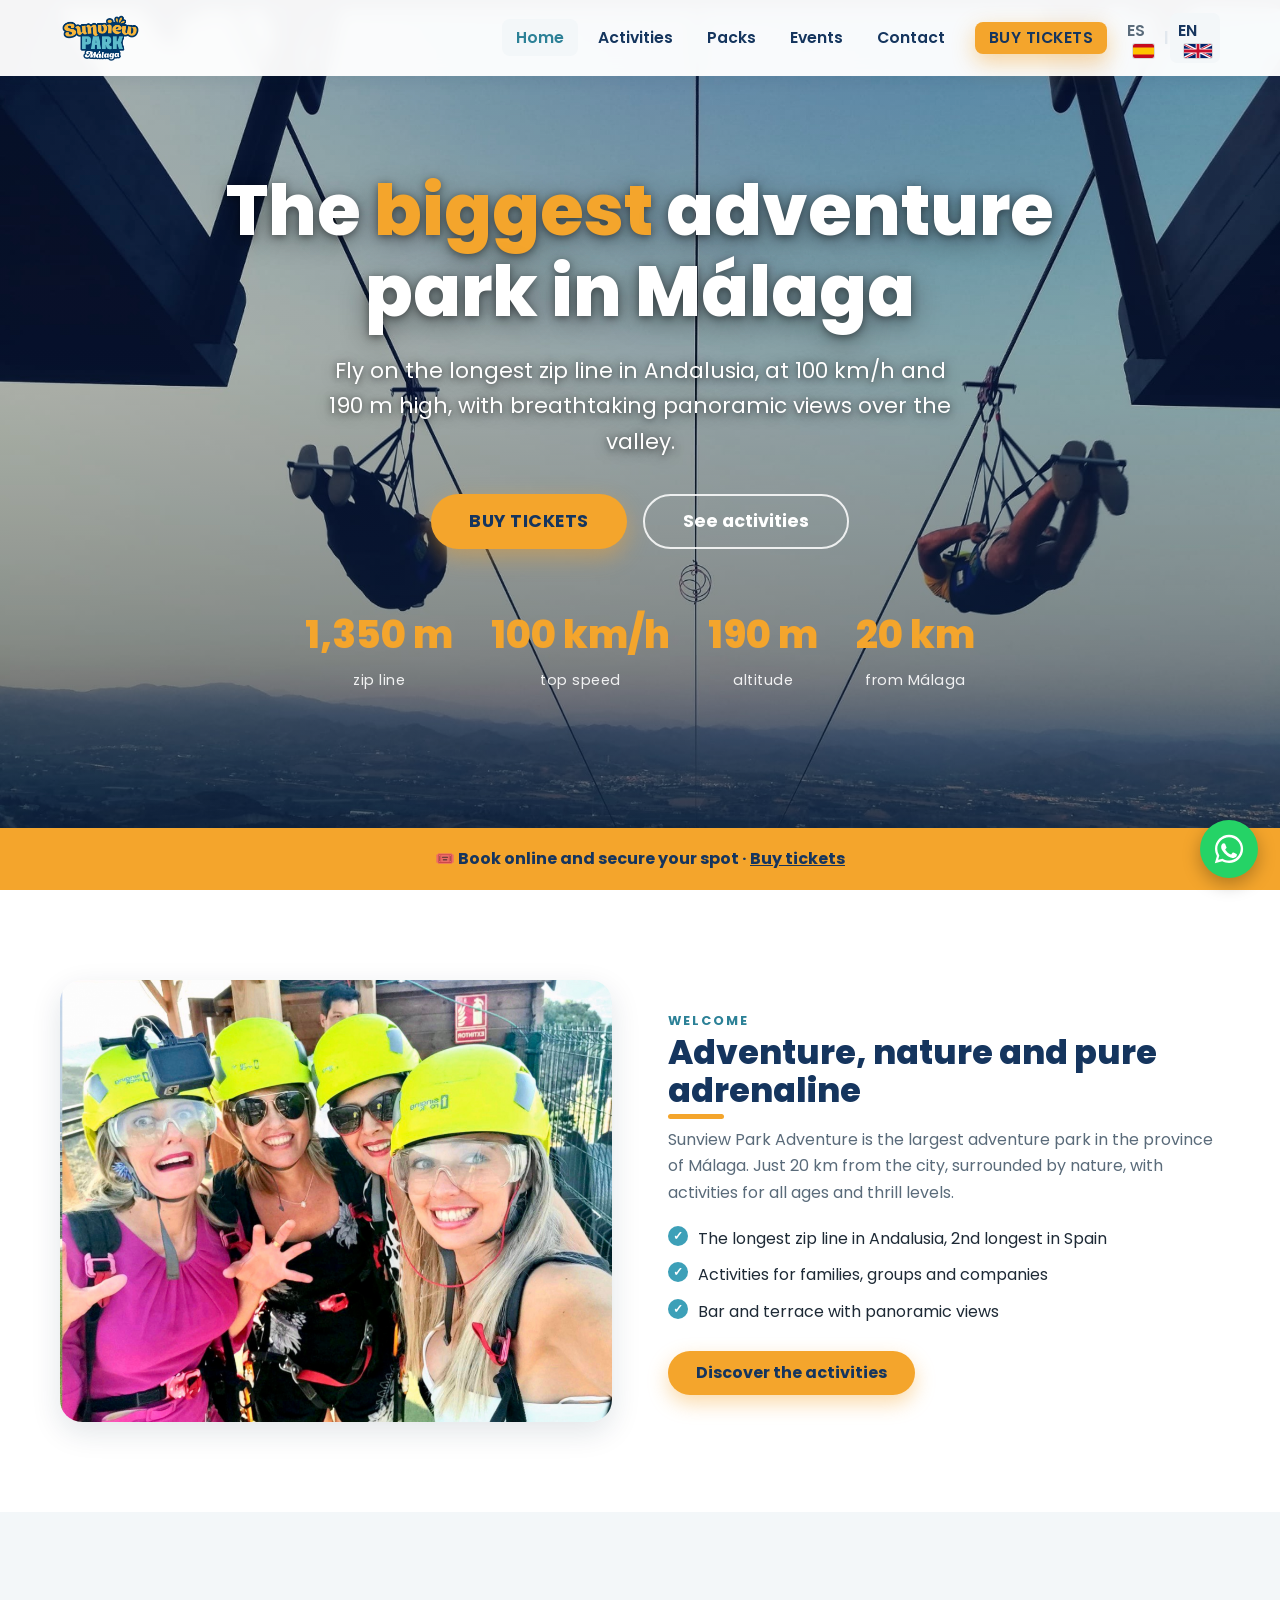
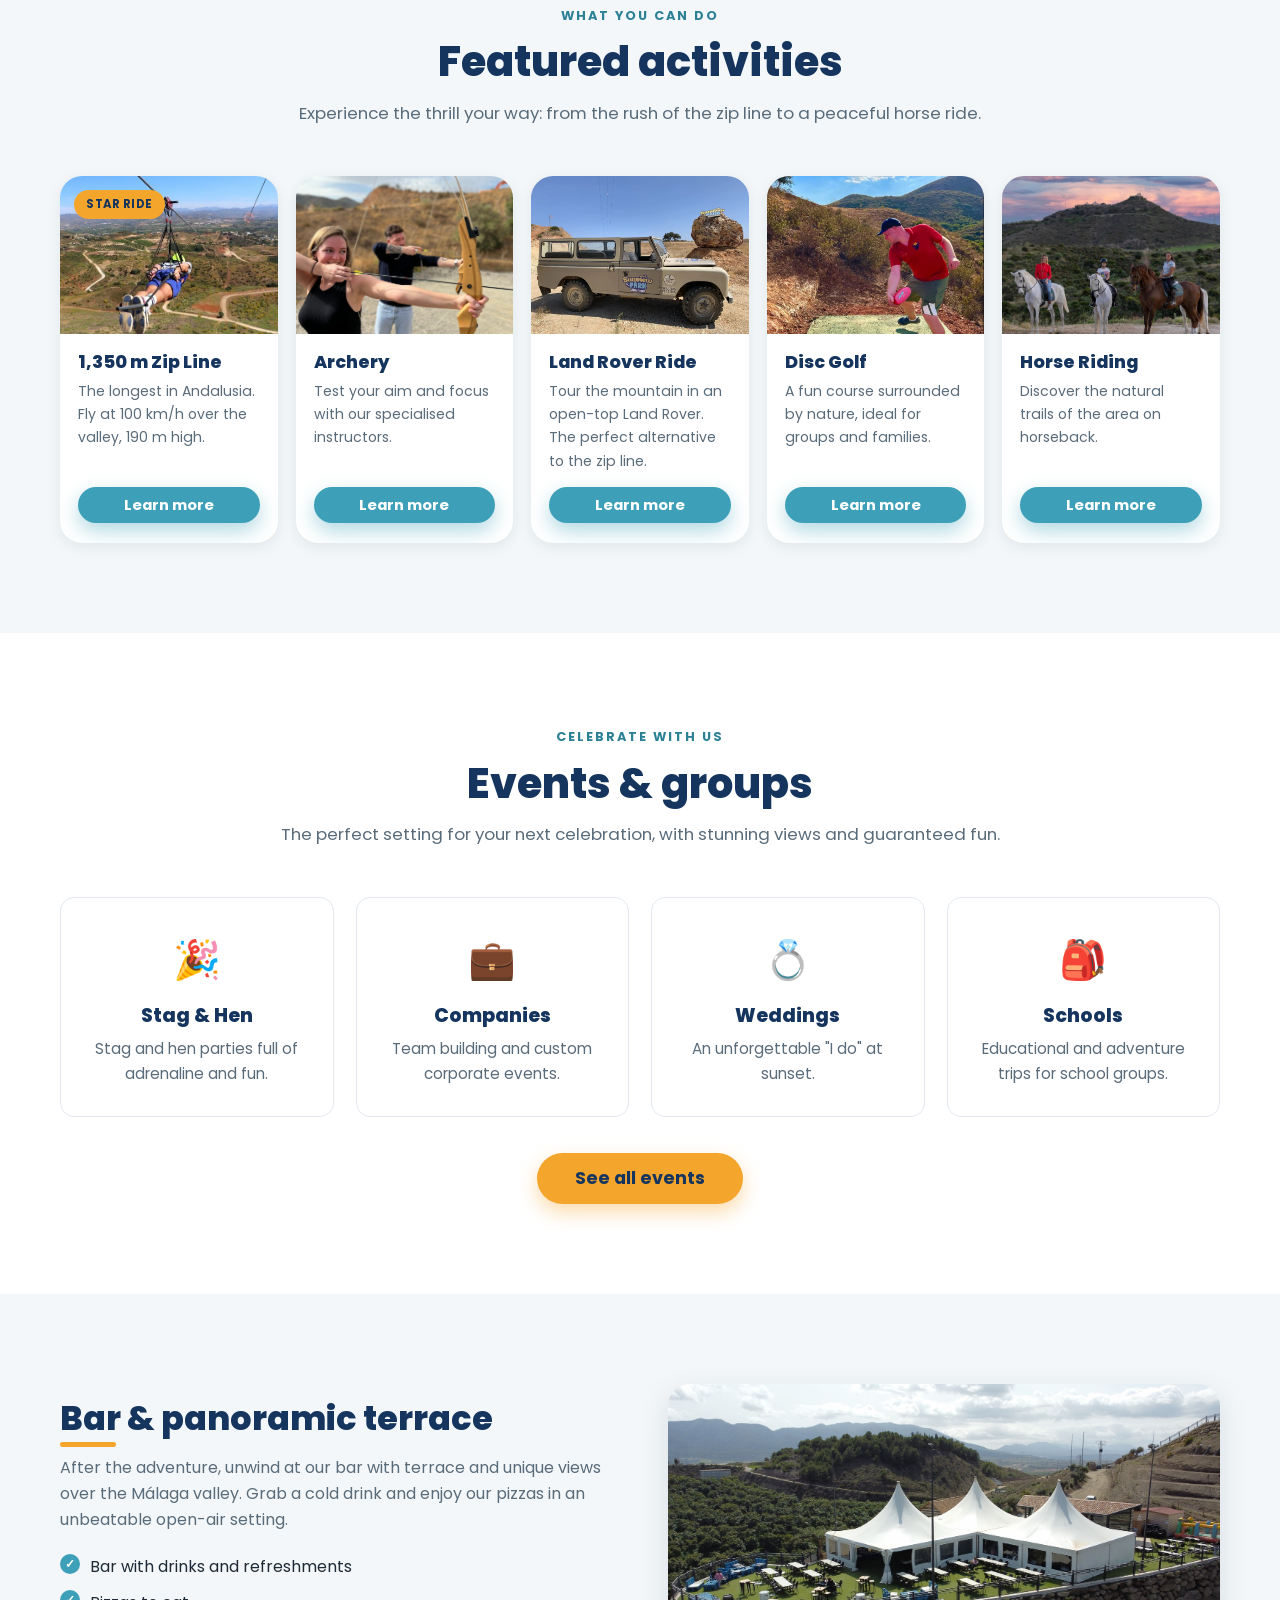
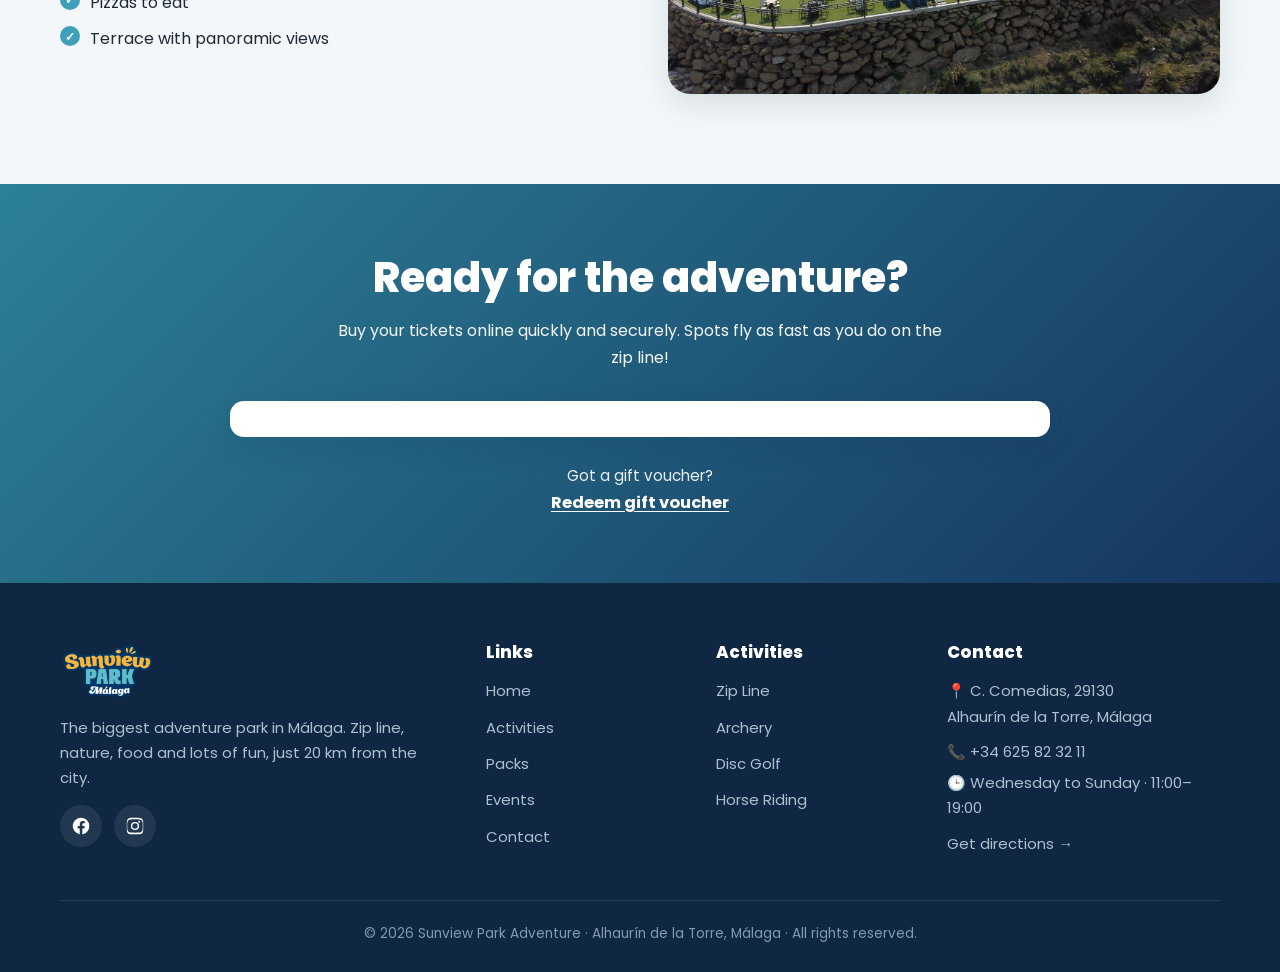
==== en/index.html @ 3ec39f4b "Idiomas: anade banderas (ES Espana / EN Reino Unido) junto a ES/EN en navbar (movil y web)" ====
<!DOCTYPE html>
<html lang="en">
<head>
  <meta charset="UTF-8">
  <meta name="viewport" content="width=device-width, initial-scale=1.0">
  <title>Sunview Park Adventure | The biggest adventure park in Málaga</title>
  <meta name="description" content="Sunview Park Adventure in Alhaurín de la Torre, Málaga. Ride the longest zip line in Andalusia (1,350 m), archery, disc golf, horse riding and events. Buy your tickets!">

  <link rel="preconnect" href="https://fonts.googleapis.com">
  <link rel="preconnect" href="https://fonts.gstatic.com" crossorigin>
  <link href="https://fonts.googleapis.com/css2?family=Poppins:wght@400;500;600;700;800&display=swap" rel="stylesheet">

  <link rel="icon" type="image/png" href="../images/logo.png">
  <link rel="stylesheet" href="../style.css">
</head>
<body>

  <!-- ============================ NAVBAR ============================ -->
  <header class="navbar">
    <nav class="navbar__inner" aria-label="Main navigation">
      <a href="index.html" class="navbar__logo" aria-label="Sunview Park - Home">
        <img src="../images/logo.png" alt="Sunview Park Adventure">
      </a>
      <ul class="navbar__links" id="nav-links">
        <li><a href="index.html" class="active">Home</a></li>
        <li><a href="activities.html">Activities</a></li>
        <li><a href="packs.html">Packs</a></li>
        <li><a href="events.html">Events</a></li>
        <li><a href="contact.html">Contact</a></li>
        <li class="navbar__cta">
          <a href="#tickets" class="btn btn--ticket">Buy tickets</a>
        </li>
        <li class="navbar__lang"><a href="../index.html">ES <img src="../images/flag-es.svg" alt="" class="flag"></a><span>|</span><a href="index.html" class="active">EN <img src="../images/flag-gb.svg" alt="" class="flag"></a></li>
      </ul>
      <button class="navbar__toggle" id="nav-toggle" aria-label="Open menu" aria-expanded="false" aria-controls="nav-links">
        <span></span><span></span><span></span>
      </button>
    </nav>
  </header>

  <!-- ============================= HERO ============================= -->
  <section class="hero hero--home">
    <div class="hero__content">
      <h1>The <span class="accent">biggest</span> adventure park in Málaga</h1>
      <p>Fly on the longest zip line in Andalusia, at 100 km/h and 190 m high, with breathtaking panoramic views over the valley.</p>
      <div class="hero__actions">
        <a href="#tickets" class="btn btn--ticket btn--lg">Buy tickets</a>
        <a href="activities.html" class="btn btn--outline btn--lg">See activities</a>
      </div>

      <div class="hero__stats">
        <div class="hero__stat"><strong>1,350 m</strong><span>zip line</span></div>
        <div class="hero__stat"><strong>100 km/h</strong><span>top speed</span></div>
        <div class="hero__stat"><strong>190 m</strong><span>altitude</span></div>
        <div class="hero__stat"><strong>20 km</strong><span>from Málaga</span></div>
      </div>
    </div>
  </section>

  <div class="ticket-strip">
    🎟️ Book online and secure your spot · <a href="#tickets">Buy tickets</a>
  </div>

  <!-- ====================== INTRO / WELCOME ===================== -->
  <section class="section">
    <div class="container">
      <div class="feature reveal">
        <div class="feature__media">
          <img src="../images/grupo-tirolina.png" alt="Friends enjoying the experience at Sunview Park">
        </div>
        <div class="feature__body">
          <span class="eyebrow" style="color:var(--color-teal-dark);font-weight:700;letter-spacing:2px;text-transform:uppercase;font-size:.8rem;">Welcome</span>
          <h3 class="underline-accent">Adventure, nature and pure adrenaline</h3>
          <p>Sunview Park Adventure is the largest adventure park in the province of Málaga. Just 20 km from the city, surrounded by nature, with activities for all ages and thrill levels.</p>
          <ul class="feature__list">
            <li>The longest zip line in Andalusia, 2nd longest in Spain</li>
            <li>Activities for families, groups and companies</li>
            <li>Bar and terrace with panoramic views</li>
          </ul>
          <a href="activities.html" class="btn btn--primary">Discover the activities</a>
        </div>
      </div>
    </div>
  </section>

  <!-- ==================== FEATURED ACTIVITIES =================== -->
  <section class="section section--alt" id="activities">
    <div class="container">
      <div class="section-head reveal">
        <span class="eyebrow">What you can do</span>
        <h2>Featured activities</h2>
        <p>Experience the thrill your way: from the rush of the zip line to a peaceful horse ride.</p>
      </div>

      <div class="cards cards--5">
        <article class="card reveal">
          <div class="card__media">
            <img src="../images/joven-tirolina-Alhaurin-Torre_1574253138_138567878_667x375.jpeg" alt="Person riding the zip line at Sunview Park">
            <span class="card__tag">Star ride</span>
          </div>
          <div class="card__body">
            <h3>1,350 m Zip Line</h3>
            <p>The longest in Andalusia. Fly at 100 km/h over the valley, 190 m high.</p>
            <a href="activities.html#zipline" class="btn btn--teal">Learn more</a>
          </div>
        </article>

        <article class="card reveal">
          <div class="card__media">
            <img src="../images/arco.png" alt="Archery at Sunview Park">
          </div>
          <div class="card__body">
            <h3>Archery</h3>
            <p>Test your aim and focus with our specialised instructors.</p>
            <a href="activities.html#archery" class="btn btn--teal">Learn more</a>
          </div>
        </article>

        <article class="card reveal">
          <div class="card__media">
            <img src="../images/landrover.webp" alt="Open-top Land Rover ride at Sunview Park">
          </div>
          <div class="card__body">
            <h3>Land Rover Ride</h3>
            <p>Tour the mountain in an open-top Land Rover. The perfect alternative to the zip line.</p>
            <a href="activities.html#landrover" class="btn btn--teal">Learn more</a>
          </div>
        </article>

        <article class="card reveal">
          <div class="card__media">
            <img src="../images/disc-golf.jpg" alt="Disc Golf at Sunview Park">
          </div>
          <div class="card__body">
            <h3>Disc Golf</h3>
            <p>A fun course surrounded by nature, ideal for groups and families.</p>
            <a href="activities.html#discgolf" class="btn btn--teal">Learn more</a>
          </div>
        </article>

        <article class="card reveal">
          <div class="card__media">
            <img src="../images/caballo.jpg" alt="Horse riding at Sunview Park">
          </div>
          <div class="card__body">
            <h3>Horse Riding</h3>
            <p>Discover the natural trails of the area on horseback.</p>
            <a href="activities.html#horse" class="btn btn--teal">Learn more</a>
          </div>
        </article>
      </div>
    </div>
  </section>

  <!-- ====================== QUICK EVENTS ======================= -->
  <section class="section">
    <div class="container">
      <div class="section-head reveal">
        <span class="eyebrow">Celebrate with us</span>
        <h2>Events & groups</h2>
        <p>The perfect setting for your next celebration, with stunning views and guaranteed fun.</p>
      </div>

      <div class="icon-cards">
        <div class="icon-card reveal"><span class="icon">🎉</span><h3>Stag & Hen</h3><p>Stag and hen parties full of adrenaline and fun.</p></div>
        <div class="icon-card reveal"><span class="icon">💼</span><h3>Companies</h3><p>Team building and custom corporate events.</p></div>
        <div class="icon-card reveal"><span class="icon">💍</span><h3>Weddings</h3><p>An unforgettable "I do" at sunset.</p></div>
        <div class="icon-card reveal"><span class="icon">🎒</span><h3>Schools</h3><p>Educational and adventure trips for school groups.</p></div>
      </div>

      <div class="text-center" style="margin-top:36px;">
        <a href="events.html" class="btn btn--primary btn--lg">See all events</a>
      </div>
    </div>
  </section>

  <!-- ===================== BAR / TERRACE =================== -->
  <section class="section section--alt">
    <div class="container">
      <div class="feature feature--reverse reveal">
        <div class="feature__media">
          <img src="../images/DJI_0424-scaled-1.jpg" alt="Bar with panoramic terrace and valley views at Sunview Park">
        </div>
        <div class="feature__body">
          <h3 class="underline-accent">Bar & panoramic terrace</h3>
          <p>After the adventure, unwind at our bar with terrace and unique views over the Málaga valley. Grab a cold drink and enjoy our pizzas in an unbeatable open-air setting.</p>
          <ul class="feature__list">
            <li>Bar with drinks and refreshments</li>
            <li>Pizzas to eat</li>
            <li>Terrace with panoramic views</li>
          </ul>
        </div>
      </div>
    </div>
  </section>

  <!-- ================== CTA BAND / TICKETS (Turitop) ============= -->
  <section class="cta-band" id="tickets">
    <div class="container">
      <h2>Ready for the adventure?</h2>
      <p>Buy your tickets online quickly and securely. Spots fly as fast as you do on the zip line!</p>

      <!-- Turitop ticket booking calendar · service P1 (Parque aventuras) -->
      <div class="turitop-box">
        <div class="load-turitop" data-service="P1" data-lang="en" data-embed="box"></div>
      </div>

      <!-- Redeem a gift voucher (Turitop) -->
      <div class="cta-band__gift">
        <span>Got a gift voucher?</span>
        <h1 id="redeemgv" class="load-turitop" style="text-align:center;" data-lang="en" data-embed="redeemgv" data-service=" " data-category=" " data-version=" " data-datepickeravailability=" " data-servicename=" ">Redeem gift voucher</h1>
      </div>
    </div>
  </section>

  <!-- ============================ FOOTER ============================ -->
  <footer class="footer">
    <div class="container">
      <div class="footer__grid">
        <div>
          <div class="footer__logo"><img src="../images/logo.png" alt="Sunview Park Adventure"></div>
          <p>The biggest adventure park in Málaga. Zip line, nature, food and lots of fun, just 20 km from the city.</p>
          <div class="footer__social">
            <a href="https://www.facebook.com/sunviewparkadventure" target="_blank" rel="noopener" aria-label="Facebook">
              <svg viewBox="0 0 24 24"><path d="M22 12a10 10 0 1 0-11.5 9.9v-7H8v-2.9h2.5V9.8c0-2.5 1.5-3.9 3.8-3.9 1.1 0 2.2.2 2.2.2v2.5h-1.3c-1.2 0-1.6.8-1.6 1.6v1.8h2.8l-.4 2.9h-2.4v7A10 10 0 0 0 22 12z"/></svg>
            </a>
            <a href="https://www.instagram.com/sunviewparkadventure" target="_blank" rel="noopener" aria-label="Instagram">
              <svg viewBox="0 0 24 24"><path d="M12 2.2c3.2 0 3.6 0 4.9.1 1.2.1 1.8.3 2.2.4.6.2 1 .4 1.4.9.5.4.7.8.9 1.4.1.4.3 1 .4 2.2.1 1.3.1 1.7.1 4.9s0 3.6-.1 4.9c-.1 1.2-.3 1.8-.4 2.2-.2.6-.4 1-.9 1.4-.4.5-.8.7-1.4.9-.4.1-1 .3-2.2.4-1.3.1-1.7.1-4.9.1s-3.6 0-4.9-.1c-1.2-.1-1.8-.3-2.2-.4-.6-.2-1-.4-1.4-.9-.5-.4-.7-.8-.9-1.4-.1-.4-.3-1-.4-2.2C2.2 15.6 2.2 15.2 2.2 12s0-3.6.1-4.9c.1-1.2.3-1.8.4-2.2.2-.6.4-1 .9-1.4.4-.5.8-.7 1.4-.9.4-.1 1-.3 2.2-.4C8.4 2.2 8.8 2.2 12 2.2zm0 1.8c-3.1 0-3.5 0-4.7.1-1.1.1-1.7.2-2.1.4-.5.2-.9.4-1.2.8-.4.3-.6.7-.8 1.2-.2.4-.3 1-.4 2.1C2.7 9.8 2.7 10.2 2.7 12s0 2.2.1 3.4c.1 1.1.2 1.7.4 2.1.2.5.4.9.8 1.2.3.4.7.6 1.2.8.4.2 1 .3 2.1.4 1.2.1 1.6.1 4.7.1s3.5 0 4.7-.1c1.1-.1 1.7-.2 2.1-.4.5-.2.9-.4 1.2-.8.4-.3.6-.7.8-1.2.2-.4.3-1 .4-2.1.1-1.2.1-1.6.1-3.4s0-2.2-.1-3.4c-.1-1.1-.2-1.7-.4-2.1-.2-.5-.4-.9-.8-1.2-.3-.4-.7-.6-1.2-.8-.4-.2-1-.3-2.1-.4-1.2-.1-1.6-.1-4.7-.1zm0 3.1a4.9 4.9 0 1 1 0 9.8 4.9 4.9 0 0 1 0-9.8zm0 8.1a3.2 3.2 0 1 0 0-6.4 3.2 3.2 0 0 0 0 6.4zm6.2-8.3a1.1 1.1 0 1 1-2.3 0 1.1 1.1 0 0 1 2.3 0z"/></svg>
            </a>
          </div>
        </div>
        <div>
          <h4>Links</h4>
          <ul class="footer__links">
            <li><a href="index.html">Home</a></li>
            <li><a href="activities.html">Activities</a></li>
            <li><a href="packs.html">Packs</a></li>
            <li><a href="events.html">Events</a></li>
            <li><a href="contact.html">Contact</a></li>
          </ul>
        </div>
        <div>
          <h4>Activities</h4>
          <ul class="footer__links">
            <li><a href="activities.html#zipline">Zip Line</a></li>
            <li><a href="activities.html#archery">Archery</a></li>
            <li><a href="activities.html#discgolf">Disc Golf</a></li>
            <li><a href="activities.html#horse">Horse Riding</a></li>
          </ul>
        </div>
        <div>
          <h4>Contact</h4>
          <p>📍 C. Comedias, 29130<br>Alhaurín de la Torre, Málaga</p>
          <p style="margin-top:10px;">📞 <a href="tel:+34625823211">+34 625 82 32 11</a></p>
          <p style="margin-top:6px;">🕒 Wednesday to Sunday · 11:00–19:00</p>
          <p style="margin-top:10px;"><a href="contact.html">Get directions →</a></p>
        </div>
      </div>
      <div class="footer__bottom">
        © <span data-year>2026</span> Sunview Park Adventure · Alhaurín de la Torre, Málaga · All rights reserved.
      </div>
    </div>
  </footer>

  <!-- Floating WhatsApp button (TEST number +34 637217294, replace with the real one) -->
  <a class="whatsapp-fab" href="https://wa.me/34637217294?text=Hi%2C%20I%27d%20like%20more%20information%20about%20Sunview%20Park" target="_blank" rel="noopener" aria-label="Message us on WhatsApp">
    <svg viewBox="0 0 24 24" aria-hidden="true" focusable="false"><path d="M12.04 2C6.58 2 2.13 6.45 2.13 11.91c0 1.75.46 3.45 1.32 4.95L2 22l5.25-1.38c1.45.79 3.08 1.21 4.79 1.21h.01c5.46 0 9.91-4.45 9.91-9.91 0-2.65-1.03-5.14-2.9-7.01A9.82 9.82 0 0012.04 2zm0 1.67c2.2 0 4.27.86 5.82 2.42a8.18 8.18 0 012.41 5.82c0 4.54-3.7 8.24-8.25 8.24-1.5 0-2.97-.4-4.25-1.16l-.3-.18-3.12.82.83-3.04-.2-.31a8.18 8.18 0 01-1.26-4.37c0-4.54 3.7-8.24 8.25-8.24zm-3.9 4.32c-.18 0-.48.07-.73.34-.25.27-.96.94-.96 2.29 0 1.35.98 2.65 1.12 2.84.14.18 1.93 2.95 4.68 4.13.65.28 1.16.45 1.56.58.65.21 1.25.18 1.72.11.52-.08 1.6-.65 1.83-1.28.23-.63.23-1.17.16-1.28-.07-.11-.25-.18-.53-.32-.27-.14-1.6-.79-1.85-.88-.25-.09-.43-.14-.61.14-.18.27-.7.88-.86 1.06-.16.18-.32.2-.59.07-.27-.14-1.13-.42-2.16-1.33-.8-.71-1.34-1.59-1.5-1.86-.16-.27-.02-.42.12-.55.12-.12.27-.32.41-.48.14-.16.18-.27.27-.45.09-.18.05-.34-.02-.48-.07-.14-.61-1.47-.83-2.01-.22-.53-.44-.46-.61-.47l-.52-.01z"/></svg>
  </a>

  <script src="../main.js"></script>

  <!-- Turitop: cargador del widget (codigo oficial, una sola vez en el footer) -->
  <script id="js-turitop" src="https://app.turitop.com/js/load-turitop.min.js" data-company="S1143" data-buttoncolor="green" data-afftag="ttafid"></script>
</body>
</html>
---- style.css ----
/* =====================================================================
   SUNVIEW PARK ADVENTURE — Hoja de estilos principal
   Alhaurín de la Torre, Málaga
   ---------------------------------------------------------------------
   ÍNDICE
   1. Variables CSS (:root)  ← cambia aquí los colores fácilmente
   2. Reset y base
   3. Utilidades y layout
   4. Botones
   5. Navbar (sticky)
   6. Hero
   7. Secciones genéricas
   8. Tarjetas de actividades / eventos / packs
   9. Bandas CTA y franjas destacadas
   10. Formulario de contacto
   11. Footer
   12. Responsive (mobile-first → ampliaciones)
   13. Animaciones (reveal on scroll)
   ===================================================================== */

/* ======================= 1. VARIABLES CSS ========================= */
:root {
  /* --- Paleta de marca (extraída del logo) --- */
  --color-gold:        #f4a52c;   /* Dorado "Sunview" — color principal */
  --color-gold-dark:   #e0891b;   /* Dorado oscuro (hover botones)      */
  --color-gold-light:  #ffc560;   /* Dorado claro (acentos)             */
  --color-teal:        #3da0b8;   /* Turquesa "PARK"                    */
  --color-teal-dark:   #2c8197;   /* Turquesa oscuro                    */
  --color-navy:        #15355e;   /* Azul marino (contorno del logo)    */
  --color-navy-deep:   #0f2742;   /* Azul marino profundo (footer)      */
  --color-purple:      #6b2d8e;   /* Acento púrpura (promos)            */

  /* --- Fondos y neutros --- */
  --color-bg:          #ffffff;
  --color-bg-alt:      #f3f7f9;   /* Fondo de secciones alternas        */
  --color-bg-dark:     #0f2742;
  --color-border:      #e2e8ee;

  /* --- Texto --- */
  --color-text:        #1e2a36;
  --color-text-soft:   #5a6b7a;
  --color-white:       #ffffff;

  /* --- Tipografía --- */
  --font-head: 'Poppins', 'Segoe UI', 'Trebuchet MS', sans-serif;
  --font-body: 'Poppins', 'Segoe UI', Arial, sans-serif;

  /* --- Métricas --- */
  --maxw: 1200px;
  --radius: 14px;
  --radius-lg: 22px;
  --shadow-sm: 0 4px 14px rgba(15, 39, 66, 0.08);
  --shadow-md: 0 10px 30px rgba(15, 39, 66, 0.12);
  --shadow-lg: 0 20px 50px rgba(15, 39, 66, 0.18);
  --nav-h: 76px;
  --transition: 0.28s ease;
}

/* ======================= 2. RESET Y BASE ========================= */
*,
*::before,
*::after { box-sizing: border-box; margin: 0; padding: 0; }

html {
  scroll-behavior: smooth;          /* Scroll suave entre secciones */
  scroll-padding-top: var(--nav-h); /* Compensa el navbar fijo      */
}

body {
  font-family: var(--font-body);
  color: var(--color-text);
  background: var(--color-bg);
  line-height: 1.65;
  -webkit-font-smoothing: antialiased;
  overflow-x: hidden;
}

img { max-width: 100%; display: block; }

a { color: inherit; text-decoration: none; }

h1, h2, h3, h4 {
  font-family: var(--font-head);
  font-weight: 800;
  line-height: 1.15;
  color: var(--color-navy);
}

ul { list-style: none; }

/* ===================== 3. UTILIDADES / LAYOUT ===================== */
.container {
  width: 100%;
  max-width: var(--maxw);
  margin: 0 auto;
  padding: 0 20px;
}

.section { padding: 72px 0; }
.section--alt { background: var(--color-bg-alt); }
.section--dark { background: var(--color-navy-deep); color: #d8e3ee; }
.section--dark h2,
.section--dark h3 { color: var(--color-white); }

.text-center { text-align: center; }

.section-head {
  max-width: 720px;
  margin: 0 auto 48px;
  text-align: center;
}
.section-head .eyebrow {
  display: inline-block;
  font-weight: 700;
  letter-spacing: 2px;
  text-transform: uppercase;
  font-size: 0.8rem;
  color: var(--color-teal-dark);
  margin-bottom: 12px;
}
.section-head h2 {
  font-size: clamp(1.8rem, 4vw, 2.6rem);
  margin-bottom: 14px;
}
.section-head p {
  color: var(--color-text-soft);
  font-size: 1.05rem;
}

/* Subrayado decorativo dorado */
.underline-accent {
  position: relative;
  display: inline-block;
}
.underline-accent::after {
  content: "";
  position: absolute;
  left: 0; bottom: -8px;
  width: 56px; height: 5px;
  background: var(--color-gold);
  border-radius: 4px;
}

/* ========================= 4. BOTONES ============================ */
.btn {
  display: inline-flex;
  align-items: center;
  justify-content: center;
  gap: 8px;
  font-family: var(--font-head);
  font-weight: 700;
  font-size: 1rem;
  padding: 14px 28px;
  border: none;
  border-radius: 50px;
  cursor: pointer;
  transition: transform var(--transition), box-shadow var(--transition), background var(--transition);
  text-align: center;
  line-height: 1;
}
.btn:hover { transform: translateY(-3px); }

.btn--primary {
  background: var(--color-gold);
  color: var(--color-navy);
  box-shadow: 0 8px 20px rgba(244, 165, 44, 0.4);
}
.btn--primary:hover { background: var(--color-gold-dark); color: #fff; }

.btn--ticket {
  background: var(--color-gold);
  color: var(--color-navy);
  box-shadow: 0 8px 22px rgba(244, 165, 44, 0.45);
  text-transform: uppercase;
  letter-spacing: 0.5px;
}
.btn--ticket:hover { background: var(--color-gold-dark); color: #fff; }

.btn--outline {
  background: transparent;
  color: var(--color-white);
  border: 2px solid rgba(255, 255, 255, 0.85);
}
.btn--outline:hover { background: rgba(255, 255, 255, 0.15); }

.btn--teal {
  background: var(--color-teal);
  color: #fff;
  box-shadow: 0 8px 20px rgba(61, 160, 184, 0.4);
}
.btn--teal:hover { background: var(--color-teal-dark); }

.btn--lg { padding: 17px 38px; font-size: 1.1rem; }

/* ========================== 5. NAVBAR =========================== */
.navbar {
  position: fixed;
  top: 0; left: 0;
  width: 100%;
  height: var(--nav-h);
  background: rgba(255, 255, 255, 0.96);
  backdrop-filter: blur(8px);
  box-shadow: var(--shadow-sm);
  z-index: 1000;
  transition: box-shadow var(--transition);
}
.navbar__inner {
  height: 100%;
  display: flex;
  align-items: center;
  justify-content: space-between;
  max-width: var(--maxw);
  margin: 0 auto;
  padding: 0 20px;
}
.navbar__logo img { height: 48px; width: auto; }

.navbar__links {
  display: flex;
  align-items: center;
  gap: 6px;
}
.navbar__links a {
  font-weight: 600;
  font-size: 0.98rem;
  color: var(--color-navy);
  padding: 8px 14px;
  border-radius: 8px;
  transition: color var(--transition), background var(--transition);
}
.navbar__links a:hover,
.navbar__links a.active { color: var(--color-teal-dark); background: var(--color-bg-alt); }

.navbar__cta { margin-left: 10px; }

/* Selector de idioma ES / EN */
.navbar__lang {
  display: flex;
  align-items: center;
  gap: 2px;
  margin-left: 6px;
  font-weight: 700;
  font-size: 0.85rem;
}
.navbar__lang a {
  padding: 5px 8px;
  border-radius: 7px;
  color: var(--color-text-soft);
}
.navbar__lang a.active { color: var(--color-navy); background: var(--color-bg-alt); }
.navbar__lang span { color: var(--color-border); }
.navbar__lang .flag {
  height: 14px;
  width: auto;
  margin-left: 6px;
  vertical-align: -2px;
  border-radius: 2px;
  box-shadow: 0 0 0 1px rgba(0,0,0,0.12);
}

/* Botón hamburguesa (móvil) */
.navbar__toggle {
  display: none;
  flex-direction: column;
  gap: 5px;
  background: none;
  border: none;
  cursor: pointer;
  padding: 8px;
}
.navbar__toggle span {
  width: 26px; height: 3px;
  background: var(--color-navy);
  border-radius: 3px;
  transition: var(--transition);
}
.navbar__toggle.is-open span:nth-child(1) { transform: translateY(8px) rotate(45deg); }
.navbar__toggle.is-open span:nth-child(2) { opacity: 0; }
.navbar__toggle.is-open span:nth-child(3) { transform: translateY(-8px) rotate(-45deg); }

/* =========================== 6. HERO =========================== */
.hero {
  position: relative;
  min-height: 92vh;
  display: flex;
  align-items: center;
  justify-content: center;
  text-align: center;
  color: var(--color-white);
  padding: calc(var(--nav-h) + 40px) 20px 80px;
  background-size: cover;
  background-position: center;
  background-repeat: no-repeat;
}
.hero::before {
  content: "";
  position: absolute;
  inset: 0;
  /* Capa de contraste para el texto (más ligera = se ve más la foto) */
  background: linear-gradient(180deg, rgba(15, 39, 66, 0.40) 0%, rgba(15, 39, 66, 0.62) 100%);
}
/* Variante hero interior (más baja) */
.hero--inner { min-height: 62vh; }

/* Hero de inicio: foto más protagonista y mejor encuadre de la tirolina.
   Velo aún más ligero y degradado solo al pie (donde van datos y botones). */
.hero--home {
  /* Ruta relativa a este CSS (raíz), válida también para las páginas de /en/ */
  background-image: url('images/tirolina-atardecer.jpg');
  background-position: center 72%;
}
.hero--home::before {
  background: linear-gradient(180deg,
    rgba(15, 39, 66, 0.22) 0%,
    rgba(15, 39, 66, 0.26) 42%,
    rgba(15, 39, 66, 0.58) 100%);
}

/* Banner de Actividades: foto nítida (sin velo nublado) y tirolina centrada */
.hero--activities { background-position: center 35%; }
.hero--activities::before {
  background: linear-gradient(180deg, rgba(15, 39, 66, 0.15) 0%, rgba(15, 39, 66, 0.42) 100%);
}
.hero--activities .hero__content h1,
.hero--activities .hero__content p {
  text-shadow: 0 2px 14px rgba(0, 0, 0, 0.45);
}
/* En móvil: acercar y recortar para que se vean bien los 2 de la tirolina */
@media (max-width: 600px) {
  .hero--activities {
    background-size: auto 150%;
    background-position: 35% 20%;
  }
}

.hero__content {
  position: relative;
  z-index: 2;
  max-width: 880px;
}
.hero__eyebrow {
  display: inline-block;
  background: var(--color-gold);
  color: var(--color-navy);
  font-weight: 700;
  letter-spacing: 1px;
  text-transform: uppercase;
  font-size: 0.78rem;
  padding: 7px 18px;
  border-radius: 50px;
  margin-bottom: 22px;
}
.hero__content h1 {
  color: var(--color-white);
  font-size: clamp(2.2rem, 6vw, 4.4rem);
  text-shadow: 0 2px 8px rgba(0, 0, 0, 0.45), 0 6px 28px rgba(0, 0, 0, 0.4);
  margin-bottom: 20px;
}
.hero__content h1 .accent { color: var(--color-gold); }
.hero__content p {
  font-size: clamp(1.05rem, 2.4vw, 1.35rem);
  max-width: 640px;
  margin: 0 auto 34px;
  text-shadow: 0 1px 6px rgba(0, 0, 0, 0.5), 0 2px 16px rgba(0, 0, 0, 0.4);
}
.hero__actions {
  display: flex;
  gap: 16px;
  justify-content: center;
  flex-wrap: wrap;
}

/* Datos destacados bajo el hero */
.hero__stats {
  position: relative;
  z-index: 2;
  display: flex;
  flex-wrap: wrap;
  justify-content: center;
  gap: 38px;
  margin-top: 54px;
}
.hero__stat strong {
  display: block;
  font-family: var(--font-head);
  font-size: clamp(1.6rem, 4vw, 2.4rem);
  font-weight: 800;
  color: var(--color-gold);
}
.hero__stat span {
  font-size: 0.9rem;
  letter-spacing: 0.5px;
  opacity: 0.9;
}

/* ===================== 7. SECCIONES GENÉRICAS ==================== */
.lead {
  font-size: 1.1rem;
  color: var(--color-text-soft);
  max-width: 760px;
}

/* Bloque imagen + texto alternable */
.feature {
  display: grid;
  grid-template-columns: 1fr;
  gap: 36px;
  align-items: center;
}
.feature__media img {
  width: 100%;
  height: 100%;
  max-height: 460px;
  object-fit: cover;
  border-radius: var(--radius-lg);
  box-shadow: var(--shadow-md);
}
.feature__body h3 {
  font-size: clamp(1.5rem, 3.5vw, 2.1rem);
  margin-bottom: 16px;
}
.feature__body p { color: var(--color-text-soft); margin-bottom: 16px; }
.feature__list { display: grid; gap: 10px; margin: 20px 0 26px; }
.feature__list li {
  position: relative;
  padding-left: 30px;
  color: var(--color-text);
}
.feature__list li::before {
  content: "✓";
  position: absolute;
  left: 0; top: 0;
  width: 20px; height: 20px;
  background: var(--color-teal);
  color: #fff;
  font-size: 0.75rem;
  font-weight: 700;
  display: flex;
  align-items: center;
  justify-content: center;
  border-radius: 50%;
}

/* ================ 8. TARJETAS (actividades / grid) =============== */
.cards {
  display: grid;
  grid-template-columns: 1fr;
  gap: 28px;
}
.card {
  background: var(--color-white);
  border-radius: var(--radius-lg);
  overflow: hidden;
  box-shadow: var(--shadow-sm);
  transition: transform var(--transition), box-shadow var(--transition);
  display: flex;
  flex-direction: column;
}
.card:hover { transform: translateY(-8px); box-shadow: var(--shadow-lg); }

.card__media {
  position: relative;
  height: 210px;
  background: linear-gradient(135deg, var(--color-teal) 0%, var(--color-navy) 100%);
  overflow: hidden;
}
.card__media img {
  width: 100%; height: 100%;
  object-fit: cover;
  transition: transform 0.5s ease;
}
.card:hover .card__media img { transform: scale(1.07); }

/* Placeholder visual cuando no hay foto */
.card__media--placeholder {
  display: flex;
  align-items: center;
  justify-content: center;
  color: rgba(255, 255, 255, 0.9);
  text-align: center;
  font-family: var(--font-head);
  font-weight: 700;
  letter-spacing: 1px;
  padding: 16px;
}
.card__media--placeholder .ph-icon { font-size: 2.6rem; margin-bottom: 6px; }

.card__tag {
  position: absolute;
  top: 14px; left: 14px;
  background: var(--color-gold);
  color: var(--color-navy);
  font-size: 0.72rem;
  font-weight: 700;
  text-transform: uppercase;
  letter-spacing: 0.5px;
  padding: 5px 12px;
  border-radius: 50px;
}
.card__body { padding: 24px; flex: 1; display: flex; flex-direction: column; }
.card__body h3 { font-size: 1.3rem; margin-bottom: 10px; }
.card__body p { color: var(--color-text-soft); font-size: 0.96rem; margin-bottom: 16px; flex: 1; }

.card__features {
  display: flex;
  flex-wrap: wrap;
  gap: 8px;
  margin-bottom: 18px;
}
.card__features span {
  background: var(--color-bg-alt);
  color: var(--color-navy);
  font-size: 0.78rem;
  font-weight: 600;
  padding: 5px 12px;
  border-radius: 50px;
}

/* Precio de packs */
.card__price {
  font-family: var(--font-head);
  font-weight: 800;
  font-size: 1.9rem;
  color: var(--color-gold-dark);
  line-height: 1;
  margin: 4px 0 12px;
}
.card__price small { font-size: 0.9rem; font-weight: 600; color: var(--color-text-soft); }

/* Encabezado de grupo de packs */
.pack-group-title {
  grid-column: 1 / -1;
  font-family: var(--font-head);
  font-size: 1.35rem;
  color: var(--color-navy);
  margin: 14px 0 -8px;
  padding-left: 4px;
  border-left: 5px solid var(--color-gold);
  padding-top: 2px; padding-bottom: 2px;
}

/* Mini-tarjetas con icono (servicios rápidos) */
.icon-cards {
  display: grid;
  grid-template-columns: 1fr;
  gap: 22px;
}
.icon-card {
  background: var(--color-white);
  border: 1px solid var(--color-border);
  border-radius: var(--radius);
  padding: 30px 26px;
  text-align: center;
  transition: transform var(--transition), box-shadow var(--transition);
}
.icon-card:hover { transform: translateY(-6px); box-shadow: var(--shadow-md); }
.icon-card .icon {
  font-size: 2.4rem;
  margin-bottom: 14px;
  display: block;
}
.icon-card h3 { font-size: 1.2rem; margin-bottom: 8px; }
.icon-card p { color: var(--color-text-soft); font-size: 0.95rem; }

/* =============== 9. BANDAS CTA / FRANJAS DESTACADAS ============== */
.cta-band {
  position: relative;
  background: linear-gradient(135deg, var(--color-teal-dark) 0%, var(--color-navy) 100%);
  color: var(--color-white);
  text-align: center;
  padding: 70px 20px;
}
.cta-band h2 {
  color: #fff;
  font-size: clamp(1.7rem, 4vw, 2.6rem);
  margin-bottom: 16px;
}
.cta-band p { max-width: 620px; margin: 0 auto 30px; opacity: 0.95; }

/* Franja de venta de entradas (Turitop) */
.ticket-strip {
  background: var(--color-gold);
  color: var(--color-navy);
  text-align: center;
  padding: 18px 20px;
  font-family: var(--font-head);
  font-weight: 700;
}
.ticket-strip a { text-decoration: underline; }

/* Caja del widget de venta de entradas (Turitop) */
.turitop-box {
  background: var(--color-white);
  border-radius: var(--radius);
  padding: 18px;
  max-width: 820px;
  margin: 0 auto;
  box-shadow: var(--shadow-md);
}

/* Página de reservas de Turitop incrustada */
.turitop-iframe {
  width: 100%;
  min-height: 720px;
  border: 0;
  display: block;
  border-radius: calc(var(--radius) - 4px);
  background: #fff;
}

/* Canjear bono regalo (Turitop) */
.cta-band__gift {
  margin-top: 26px;
  display: flex;
  flex-direction: column;
  align-items: center;
  gap: 6px;
}
.cta-band__gift > span {
  font-size: 0.95rem;
  color: #fff;
  opacity: 0.9;
}
#redeemgv {
  display: inline-block;
  margin: 0;
  font-family: var(--font-head);
  font-size: 1.02rem;
  font-weight: 700;
  color: #fff;
  text-decoration: underline;
  text-underline-offset: 3px;
  cursor: pointer;
  transition: opacity 0.2s ease;
}
#redeemgv:hover { opacity: 0.8; }

/* Botones de acción del bloque de entradas */
.cta-band__actions {
  display: flex;
  gap: 14px;
  justify-content: center;
  flex-wrap: wrap;
  margin-top: 8px;
}

/* Packs combinados: tarjetas-promo todas del mismo tamaño, centradas */
.cards--promos {
  display: flex;
  flex-wrap: wrap;
  justify-content: center;
  gap: 26px;
  max-width: 900px;
  margin: 0 auto;
}
.pack-promo {
  flex: 0 1 268px;
  text-align: center;
}
.pack-promo img {
  width: 100%;
  height: auto;
  display: block;
  border-radius: var(--radius);
  box-shadow: var(--shadow-md);
}
.pack-promo .btn { margin-top: 14px; }
@media (max-width: 600px) {
  .pack-promo { flex-basis: 300px; }
}

/* === Botón flotante de WhatsApp (número de PRUEBA, cambiar por el real) === */
.whatsapp-fab {
  position: fixed;
  right: 22px;
  bottom: 22px;
  z-index: 950;
  width: 58px;
  height: 58px;
  border-radius: 50%;
  background: #25d366;
  display: flex;
  align-items: center;
  justify-content: center;
  box-shadow: 0 6px 18px rgba(0, 0, 0, 0.28);
  transition: transform 0.2s ease, box-shadow 0.2s ease;
}
.whatsapp-fab svg { width: 34px; height: 34px; fill: #fff; }
.whatsapp-fab:hover { transform: scale(1.08); box-shadow: 0 10px 24px rgba(0, 0, 0, 0.34); }
.whatsapp-fab::after {
  content: "";
  position: absolute;
  inset: 0;
  border-radius: 50%;
  animation: wa-pulse 2.4s ease-out infinite;
}
@keyframes wa-pulse {
  0%   { box-shadow: 0 0 0 0 rgba(37, 211, 102, 0.5); }
  70%  { box-shadow: 0 0 0 16px rgba(37, 211, 102, 0); }
  100% { box-shadow: 0 0 0 0 rgba(37, 211, 102, 0); }
}
@media (max-width: 600px) {
  .whatsapp-fab { width: 52px; height: 52px; right: 16px; bottom: 16px; }
  .whatsapp-fab svg { width: 30px; height: 30px; }
}
@media (prefers-reduced-motion: reduce) {
  .whatsapp-fab::after { animation: none; }
}

/* ==================== 10. FORMULARIO CONTACTO ==================== */
.contact-grid {
  display: grid;
  grid-template-columns: 1fr;
  gap: 40px;
}
.contact-info li {
  display: flex;
  gap: 14px;
  align-items: flex-start;
  margin-bottom: 22px;
}
.contact-info .ci-icon {
  flex: 0 0 44px;
  width: 44px; height: 44px;
  background: var(--color-bg-alt);
  border-radius: 12px;
  display: flex;
  align-items: center;
  justify-content: center;
  font-size: 1.3rem;
}
.contact-info h4 { font-size: 1rem; margin-bottom: 2px; }
.contact-info p, .contact-info a { color: var(--color-text-soft); font-size: 0.96rem; }
.contact-info a:hover { color: var(--color-teal-dark); }

.form {
  background: var(--color-white);
  border-radius: var(--radius-lg);
  box-shadow: var(--shadow-md);
  padding: 32px;
}
.form__row { display: grid; gap: 18px; margin-bottom: 18px; }
.form label {
  display: block;
  font-weight: 600;
  font-size: 0.9rem;
  margin-bottom: 7px;
  color: var(--color-navy);
}
.form input,
.form select,
.form textarea {
  width: 100%;
  padding: 13px 15px;
  border: 1px solid var(--color-border);
  border-radius: 10px;
  font-family: var(--font-body);
  font-size: 0.98rem;
  background: var(--color-bg-alt);
  transition: border var(--transition), box-shadow var(--transition);
}
.form input:focus,
.form select:focus,
.form textarea:focus {
  outline: none;
  border-color: var(--color-teal);
  box-shadow: 0 0 0 3px rgba(61, 160, 184, 0.18);
  background: #fff;
}
.form textarea { resize: vertical; min-height: 130px; }
.form__note { font-size: 0.85rem; color: var(--color-text-soft); margin-top: 14px; }

.form-feedback {
  display: none;
  margin-top: 18px;
  padding: 14px 18px;
  border-radius: 10px;
  background: #e7f6ea;
  color: #1d6b34;
  font-weight: 600;
}
.form-feedback.is-visible { display: block; }

/* Mapa */
.map-embed {
  width: 100%;
  border: 0;
  border-radius: var(--radius-lg);
  box-shadow: var(--shadow-md);
  min-height: 360px;
}

/* ========================== 11. FOOTER ========================== */
.footer {
  background: var(--color-navy-deep);
  color: #aebfd0;
  padding: 60px 0 26px;
}
.footer__grid {
  display: grid;
  grid-template-columns: 1fr;
  gap: 36px;
  margin-bottom: 40px;
}
.footer__logo img { height: 56px; margin-bottom: 16px; }
.footer h4 {
  color: #fff;
  font-size: 1.05rem;
  margin-bottom: 16px;
}
.footer p { font-size: 0.93rem; line-height: 1.7; }
.footer__links li { margin-bottom: 10px; }
.footer__links a { font-size: 0.93rem; transition: color var(--transition); }
.footer__links a:hover { color: var(--color-gold); }

.footer__social { display: flex; gap: 12px; margin-top: 14px; }
.footer__social a {
  width: 42px; height: 42px;
  display: flex;
  align-items: center;
  justify-content: center;
  background: rgba(255, 255, 255, 0.08);
  border-radius: 50%;
  transition: background var(--transition), transform var(--transition);
}
.footer__social a:hover { background: var(--color-gold); transform: translateY(-3px); }
.footer__social svg { width: 20px; height: 20px; fill: #fff; }

.footer__bottom {
  border-top: 1px solid rgba(255, 255, 255, 0.1);
  padding-top: 22px;
  text-align: center;
  font-size: 0.85rem;
  color: #8499ad;
}

/* ====================== 12. RESPONSIVE ========================= */
@media (min-width: 640px) {
  .cards { grid-template-columns: repeat(2, 1fr); }
  .icon-cards { grid-template-columns: repeat(2, 1fr); }
  .form__row--2 { grid-template-columns: repeat(2, 1fr); }
}

@media (min-width: 900px) {
  .section { padding: 90px 0; }
  .cards { grid-template-columns: repeat(3, 1fr); }
  .icon-cards { grid-template-columns: repeat(4, 1fr); }
  .feature { grid-template-columns: 1fr 1fr; gap: 56px; }
  .feature--reverse .feature__media { order: 2; }
  .contact-grid { grid-template-columns: 1fr 1.2fr; }
  .footer__grid { grid-template-columns: 2fr 1fr 1fr 1.4fr; }
}

@media (min-width: 1100px) {
  .cards--4 { grid-template-columns: repeat(4, 1fr); }
}

/* Rejilla de 5 tarjetas en una sola fila (actividades destacadas en inicio).
   Se compactan ligeramente para que entren todas juntas en escritorio. */
@media (min-width: 1024px) {
  .cards--5 { grid-template-columns: repeat(5, 1fr); gap: 18px; }
  .cards--5 .card__media { height: 158px; }
  .cards--5 .card__body { padding: 18px 18px 20px; }
  .cards--5 .card__body h3 { font-size: 1.1rem; margin-bottom: 8px; }
  .cards--5 .card__body p { font-size: 0.88rem; margin-bottom: 14px; }
  .cards--5 .btn { padding: 11px 18px; font-size: 0.92rem; }
}

/* --- Menú móvil --- */
@media (max-width: 880px) {
  .navbar__toggle { display: flex; }
  .navbar__links {
    position: fixed;
    top: var(--nav-h);
    left: 0;
    width: 100%;
    flex-direction: column;
    align-items: stretch;
    gap: 0;
    background: #fff;
    box-shadow: var(--shadow-md);
    padding: 12px 16px 22px;
    transform: translateY(-130%);
    transition: transform 0.35s ease;
    z-index: 999;
    max-height: calc(100vh - var(--nav-h));
    overflow-y: auto;
  }
  .navbar__links.is-open { transform: translateY(0); }
  .navbar__links a { display: block; padding: 14px 12px; border-radius: 10px; }
  .navbar__cta { margin: 10px 0 0; }
  .navbar__cta .btn { width: 100%; }
  /* Selector de idioma centrado y separado dentro del menú móvil */
  .navbar__lang {
    justify-content: center;
    margin: 14px 0 0;
    padding-top: 16px;
    border-top: 1px solid var(--color-border);
    font-size: 1rem;
  }
  .navbar__lang a { padding: 8px 16px; }
}

/* --- Ajustes para móviles pequeños (≤600px) --- */
@media (max-width: 600px) {
  /* Sangrados más ajustados */
  .section { padding: 56px 0; }
  .section-head { margin-bottom: 36px; }
  .cta-band { padding: 56px 18px; }
  .form { padding: 22px; }
  .turitop-box { padding: 14px; }
  .turitop-iframe { min-height: 640px; }

  /* Hero: botones a ancho completo y datos en rejilla 2×2 compacta */
  .hero { padding-left: 18px; padding-right: 18px; }
  .hero__actions { flex-direction: column; align-items: stretch; width: 100%; }
  .hero__actions .btn { width: 100%; }
  .hero__stats { gap: 22px 26px; margin-top: 38px; }
  .hero__stat { flex: 0 0 40%; }

  /* Botones grandes un poco más contenidos */
  .btn--lg { padding: 15px 26px; font-size: 1.05rem; }

  /* En móvil usamos un recorte vertical centrado en la persona + el valle */
  .hero--home {
    background-image: url('images/hero-movil.jpg');
    background-position: center center;
  }

  /* Evita títulos demasiado grandes pegados a los bordes */
  .section-head h2 { font-size: clamp(1.6rem, 7vw, 2.1rem); }
}

/* ================= 13. ANIMACIONES (reveal) ==================== */
.reveal {
  opacity: 0;
  transform: translateY(30px);
  transition: opacity 0.7s ease, transform 0.7s ease;
}
.reveal.is-visible {
  opacity: 1;
  transform: translateY(0);
}

@media (prefers-reduced-motion: reduce) {
  html { scroll-behavior: auto; }
  .reveal { opacity: 1; transform: none; transition: none; }
}
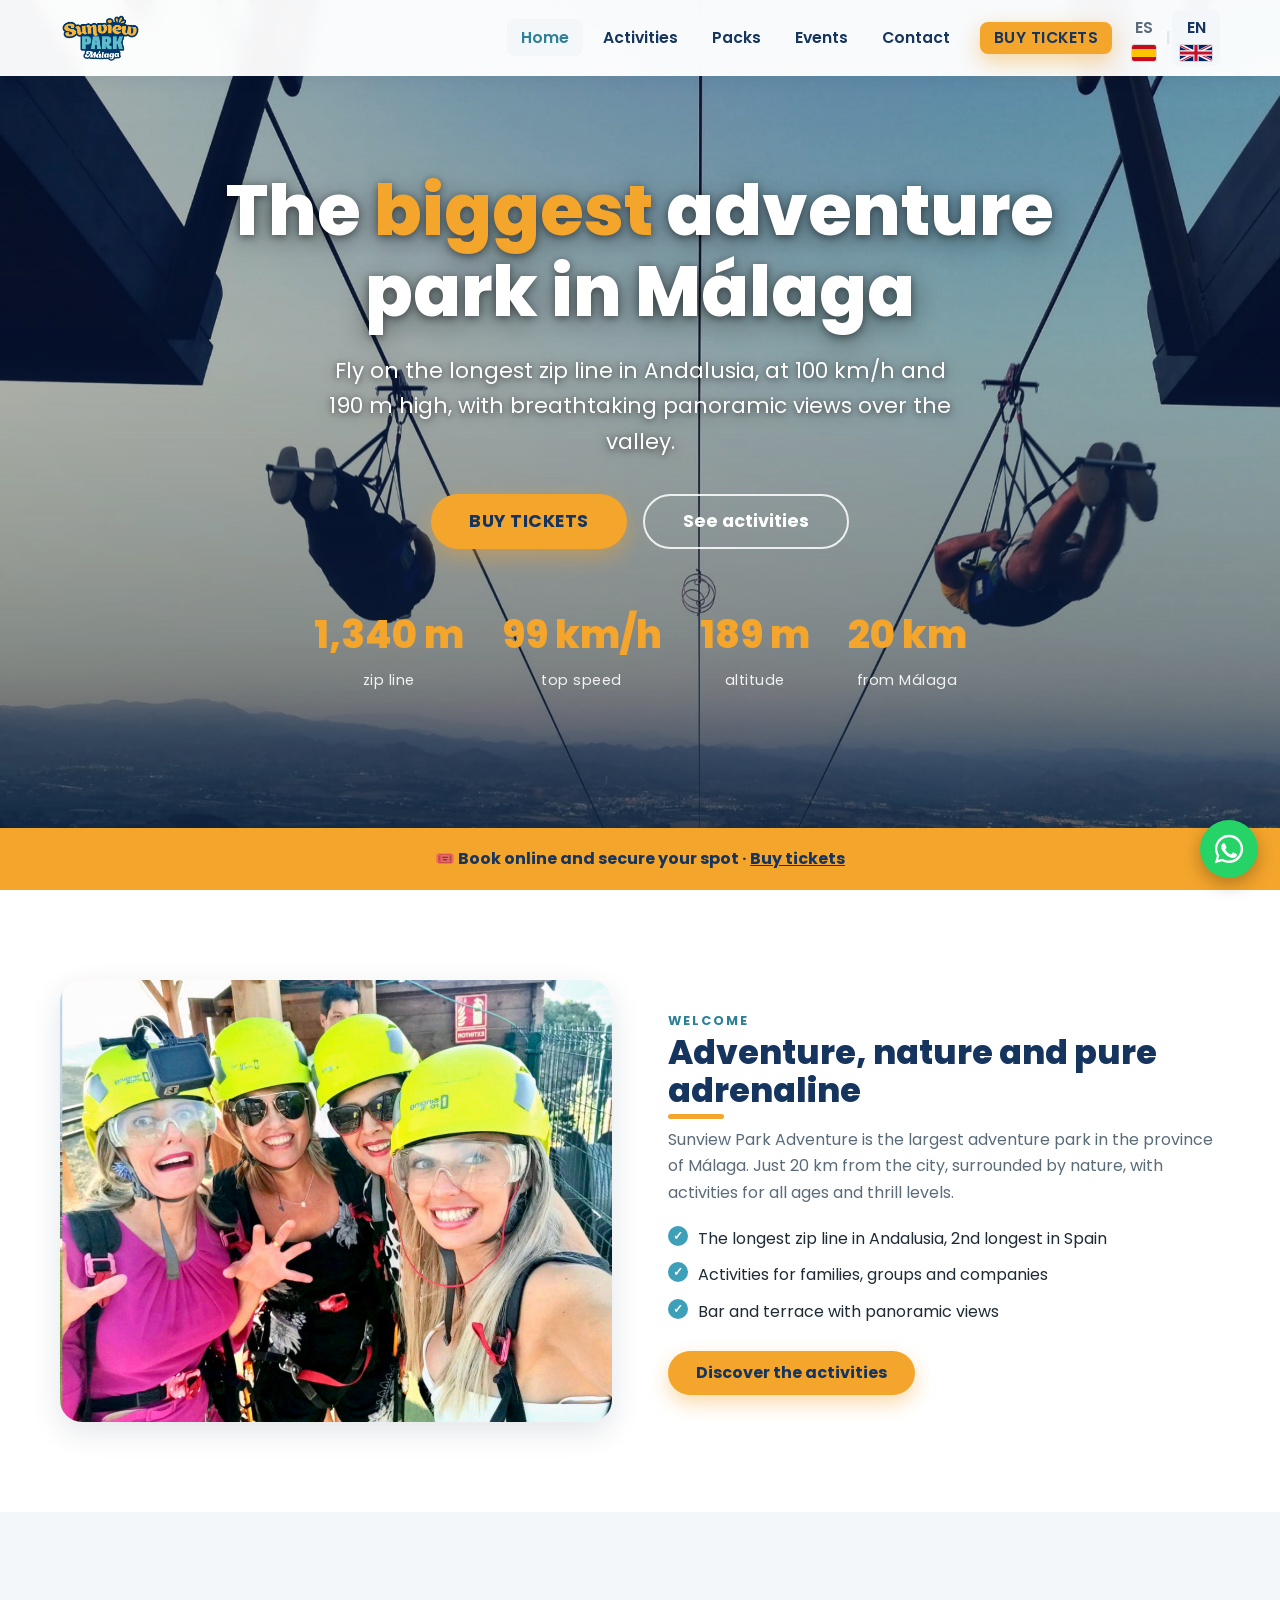
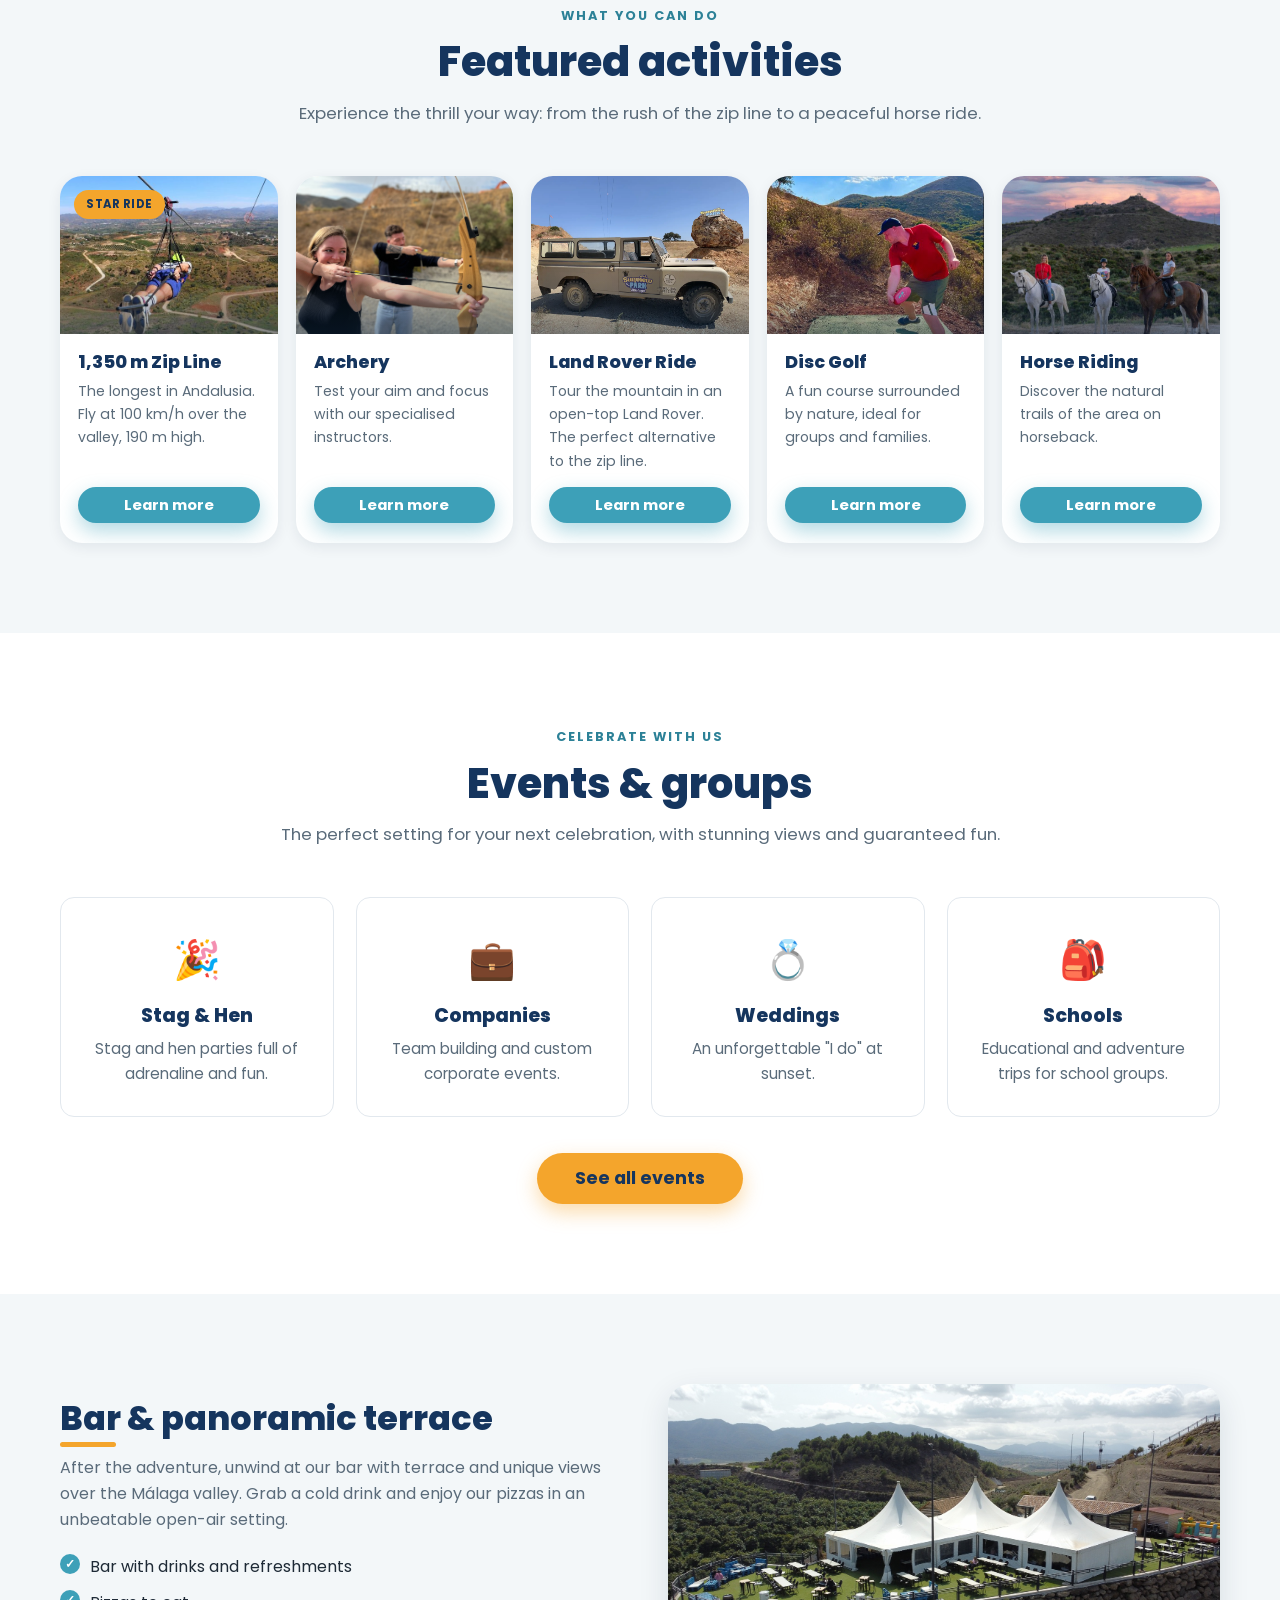
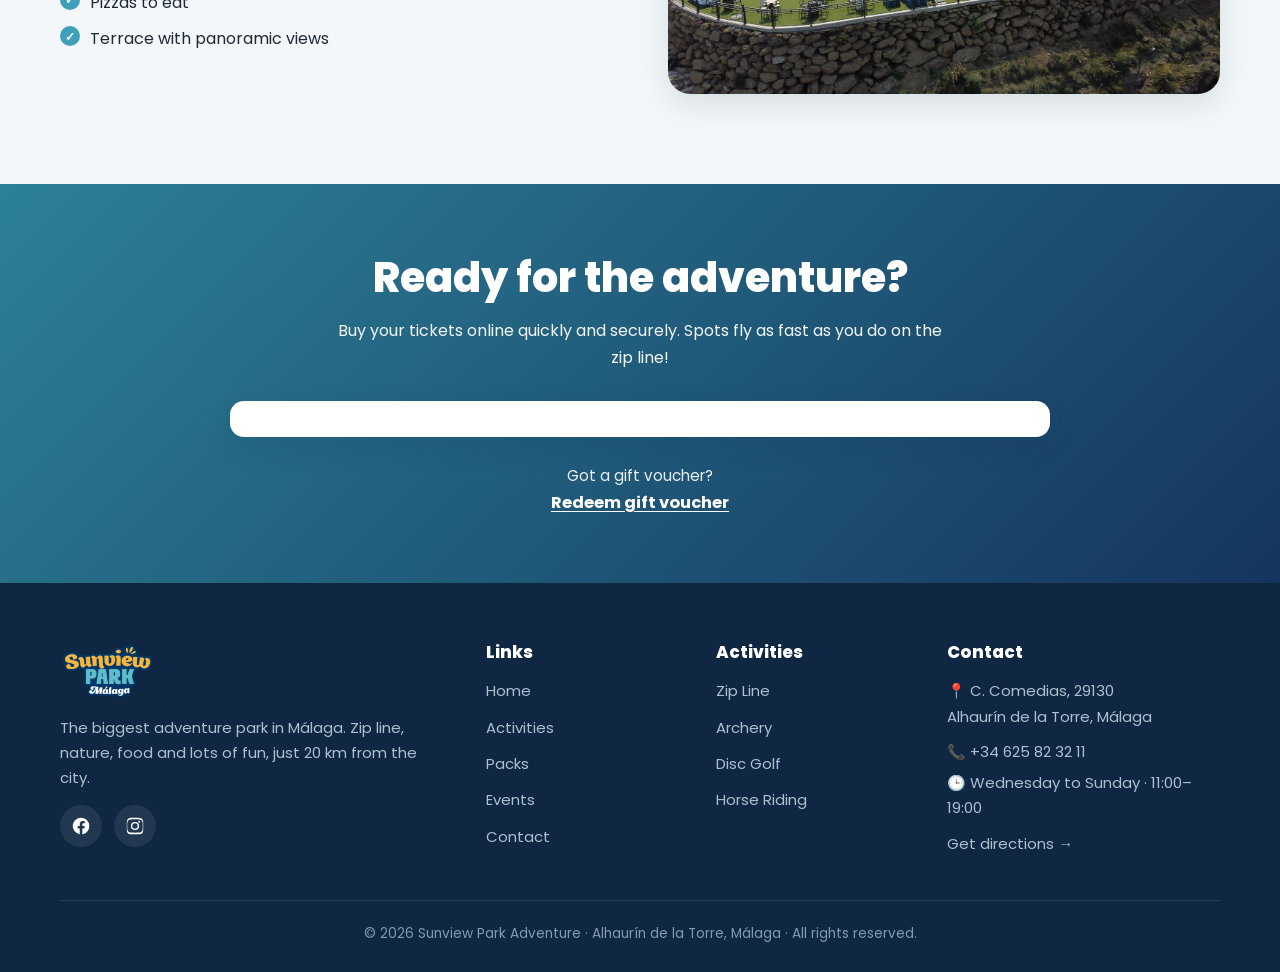
==== commit 7653bfc7: "Mejoras visuales: entrada cinematografica del hero, cifras animadas, fotos que aterrizan y CTA con d" ====
--- a/en/index.html
+++ b/en/index.html
@@ -40,6 +40,7 @@
 
   <!-- ============================= HERO ============================= -->
   <section class="hero hero--home">
+    <div class="hero__bg" aria-hidden="true"></div>
     <div class="hero__content">
       <h1>The <span class="accent">biggest</span> adventure park in Málaga</h1>
       <p>Fly on the longest zip line in Andalusia, at 100 km/h and 190 m high, with breathtaking panoramic views over the valley.</p>
@@ -49,10 +50,10 @@
       </div>
 
       <div class="hero__stats">
-        <div class="hero__stat"><strong>1,350 m</strong><span>zip line</span></div>
-        <div class="hero__stat"><strong>100 km/h</strong><span>top speed</span></div>
-        <div class="hero__stat"><strong>190 m</strong><span>altitude</span></div>
-        <div class="hero__stat"><strong>20 km</strong><span>from Málaga</span></div>
+        <div class="hero__stat"><strong data-count="1350" data-suffix=" m">1,350 m</strong><span>zip line</span></div>
+        <div class="hero__stat"><strong data-count="100" data-suffix=" km/h">100 km/h</strong><span>top speed</span></div>
+        <div class="hero__stat"><strong data-count="190" data-suffix=" m">190 m</strong><span>altitude</span></div>
+        <div class="hero__stat"><strong data-count="20" data-suffix=" km">20 km</strong><span>from Málaga</span></div>
       </div>
     </div>
   </section>
--- a/style.css
+++ b/style.css
@@ -243,6 +243,10 @@
   font-size: 0.85rem;
 }
 .navbar__lang a {
+  display: flex;
+  flex-direction: column;
+  align-items: center;
+  gap: 5px;
   padding: 5px 8px;
   border-radius: 7px;
   color: var(--color-text-soft);
@@ -250,10 +254,8 @@
 .navbar__lang a.active { color: var(--color-navy); background: var(--color-bg-alt); }
 .navbar__lang span { color: var(--color-border); }
 .navbar__lang .flag {
-  height: 14px;
+  height: 16px;
   width: auto;
-  margin-left: 6px;
-  vertical-align: -2px;
   border-radius: 2px;
   box-shadow: 0 0 0 1px rgba(0,0,0,0.12);
 }
@@ -470,6 +472,17 @@
   transition: transform 0.5s ease;
 }
 .card:hover .card__media img { transform: scale(1.07); }
+
+/* Packs combinados: muestra la foto cuadrada completa (sin recortar) */
+.card__media--photo { height: auto; }
+.card__media--photo img { height: auto; }
+.card:hover .card__media--photo img { transform: none; }
+
+/* Packs combinados: la foto es lo principal, texto mas compacto */
+.cards--packs .card__body { padding: 18px; }
+.cards--packs .card__body h3 { font-size: 1.05rem; margin-bottom: 6px; }
+.cards--packs .card__price { font-size: 1.3rem; margin: 2px 0 8px; }
+.cards--packs .card__body p { font-size: 0.85rem; margin-bottom: 12px; }
 
 /* Placeholder visual cuando no hay foto */
 .card__media--placeholder {
@@ -942,7 +955,85 @@
   transform: translateY(0);
 }
 
+/* ============ 14. MEJORAS VISUALES (entrada hero · cifras · fotos · CTA) ============ */
+
+/* --- 1. Entrada cinematográfica del hero (solo inicio) --- */
+.hero--home { overflow: hidden; }
+.hero::before { z-index: 1; }
+.hero__bg {
+  position: absolute;
+  inset: 0;
+  z-index: 0;
+  background-size: cover;
+  background-position: center 72%;
+  background-repeat: no-repeat;
+}
+.hero--home .hero__bg {
+  background-image: url('images/tirolina-atardecer.jpg');
+  transform: scale(1);
+  animation: heroZoom 4s cubic-bezier(0.22, 1, 0.36, 1) forwards;
+  will-change: transform;
+}
+@keyframes heroZoom {
+  from { transform: scale(1); }
+  to   { transform: scale(1.06); }
+}
+.hero--home .hero__content > * {
+  opacity: 0;
+  animation: heroRise 0.9s cubic-bezier(0.22, 1, 0.36, 1) forwards;
+}
+.hero--home .hero__content > h1 { animation-delay: 0.15s; }
+.hero--home .hero__content > p { animation-delay: 0.32s; }
+.hero--home .hero__content > .hero__actions { animation-delay: 0.5s; }
+.hero--home .hero__content > .hero__stats { animation-delay: 0.66s; }
+@keyframes heroRise {
+  from { opacity: 0; transform: translateY(26px); }
+  to   { opacity: 1; transform: translateY(0); }
+}
+
+/* --- 3. Fotos de actividades que "aterrizan" al entrar en pantalla --- */
+@keyframes cardImgSettle {
+  from { transform: scale(1.06); }
+  to   { transform: scale(1); }
+}
+.card.reveal.is-visible .card__media:not(.card__media--photo) img {
+  animation: cardImgSettle 0.9s cubic-bezier(0.22, 1, 0.36, 1);
+}
+.card__media:not(.card__media--photo)::after {
+  content: "";
+  position: absolute;
+  inset: 0;
+  background: linear-gradient(to top, rgba(15, 39, 66, 0.5) 0%, rgba(15, 39, 66, 0) 42%);
+  pointer-events: none;
+  z-index: 1;
+}
+.card__tag { z-index: 2; }
+
+/* --- 4. CTA principal: destello dorado + elevación --- */
+.btn--ticket { position: relative; overflow: hidden; }
+.btn--ticket::after {
+  content: "";
+  position: absolute;
+  top: 0;
+  left: -120%;
+  width: 55%;
+  height: 100%;
+  background: linear-gradient(120deg, transparent 0%, rgba(255, 255, 255, 0.5) 50%, transparent 100%);
+  transform: skewX(-18deg);
+  pointer-events: none;
+}
+.btn--ticket:hover::after { animation: btnSheen 0.7s ease; }
+@keyframes btnSheen {
+  from { left: -120%; }
+  to   { left: 130%; }
+}
+.btn--ticket:hover { box-shadow: 0 12px 30px rgba(244, 165, 44, 0.55); }
+
 @media (prefers-reduced-motion: reduce) {
   html { scroll-behavior: auto; }
   .reveal { opacity: 1; transform: none; transition: none; }
-}
+  .hero--home .hero__bg { animation: none; transform: none; }
+  .hero--home .hero__content > * { animation: none; opacity: 1; transform: none; }
+  .card.reveal.is-visible .card__media:not(.card__media--photo) img { animation: none; }
+  .btn--ticket:hover::after { animation: none; }
+}
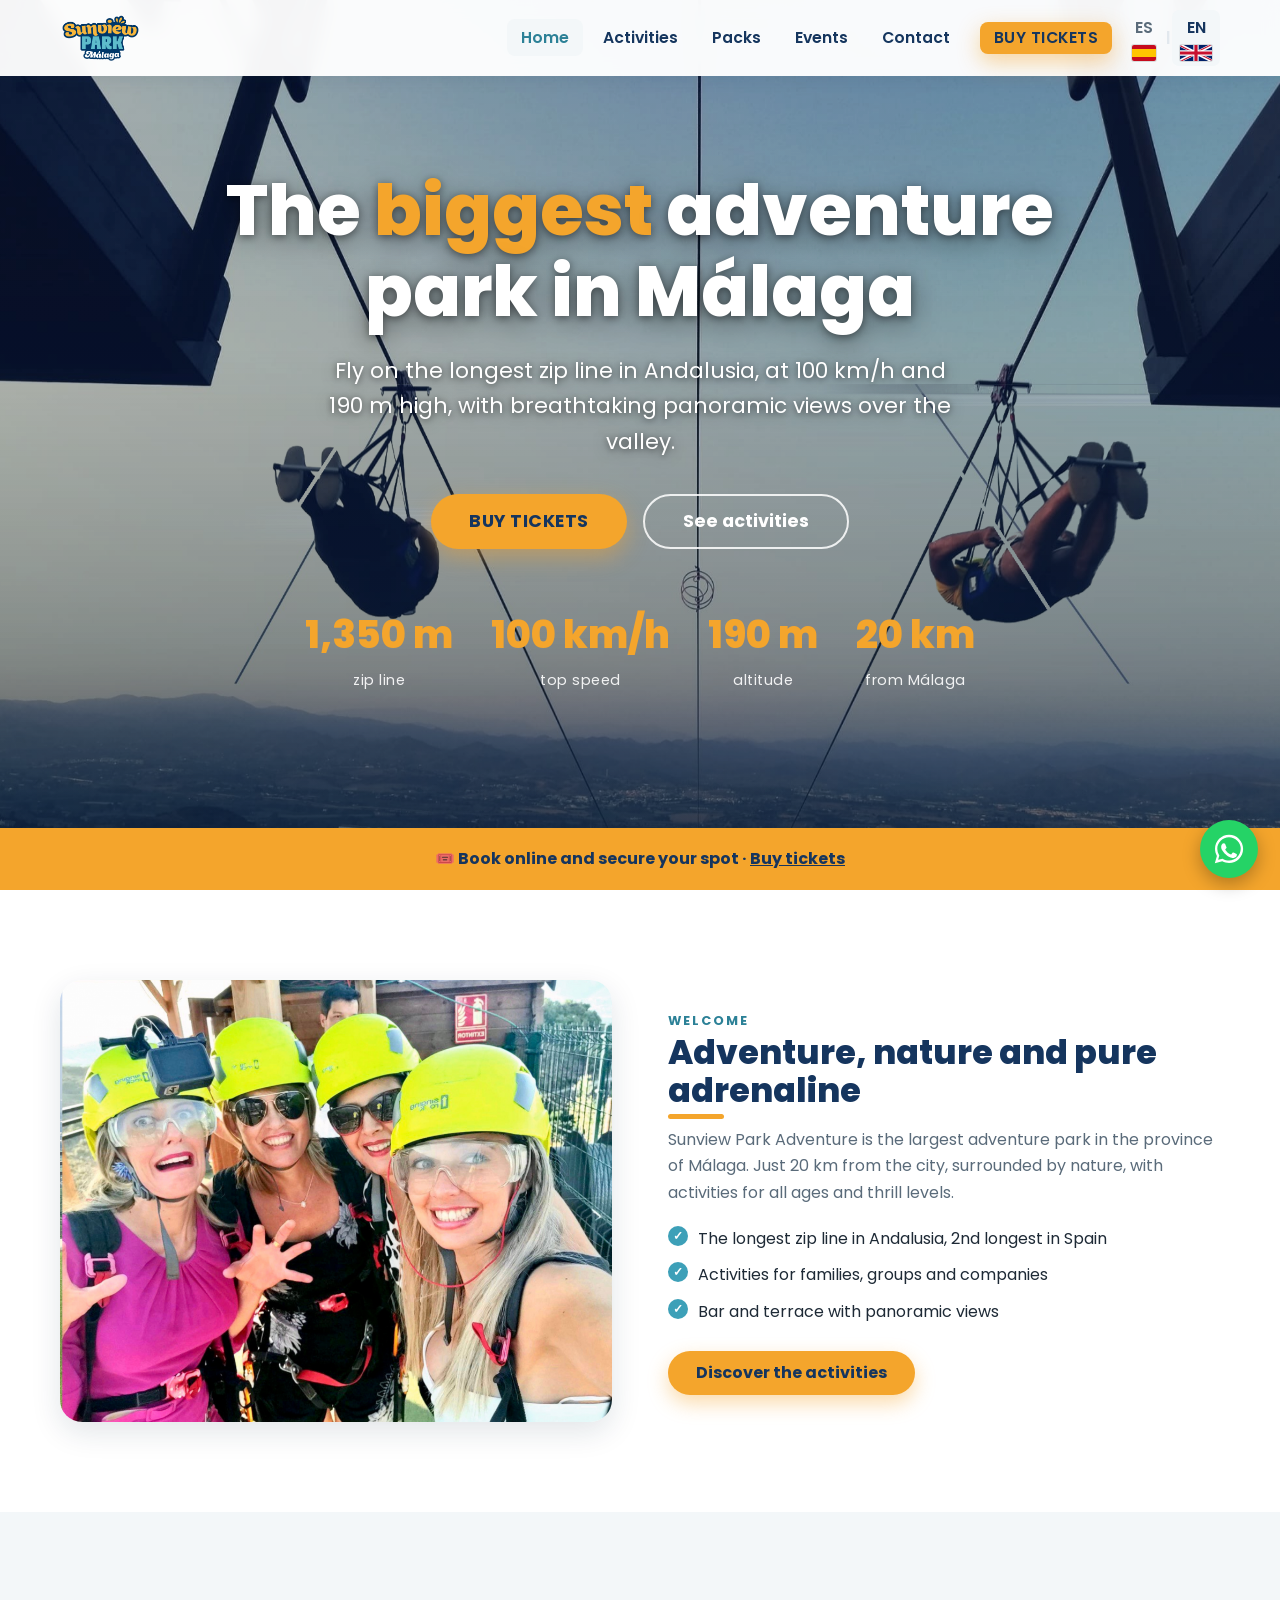
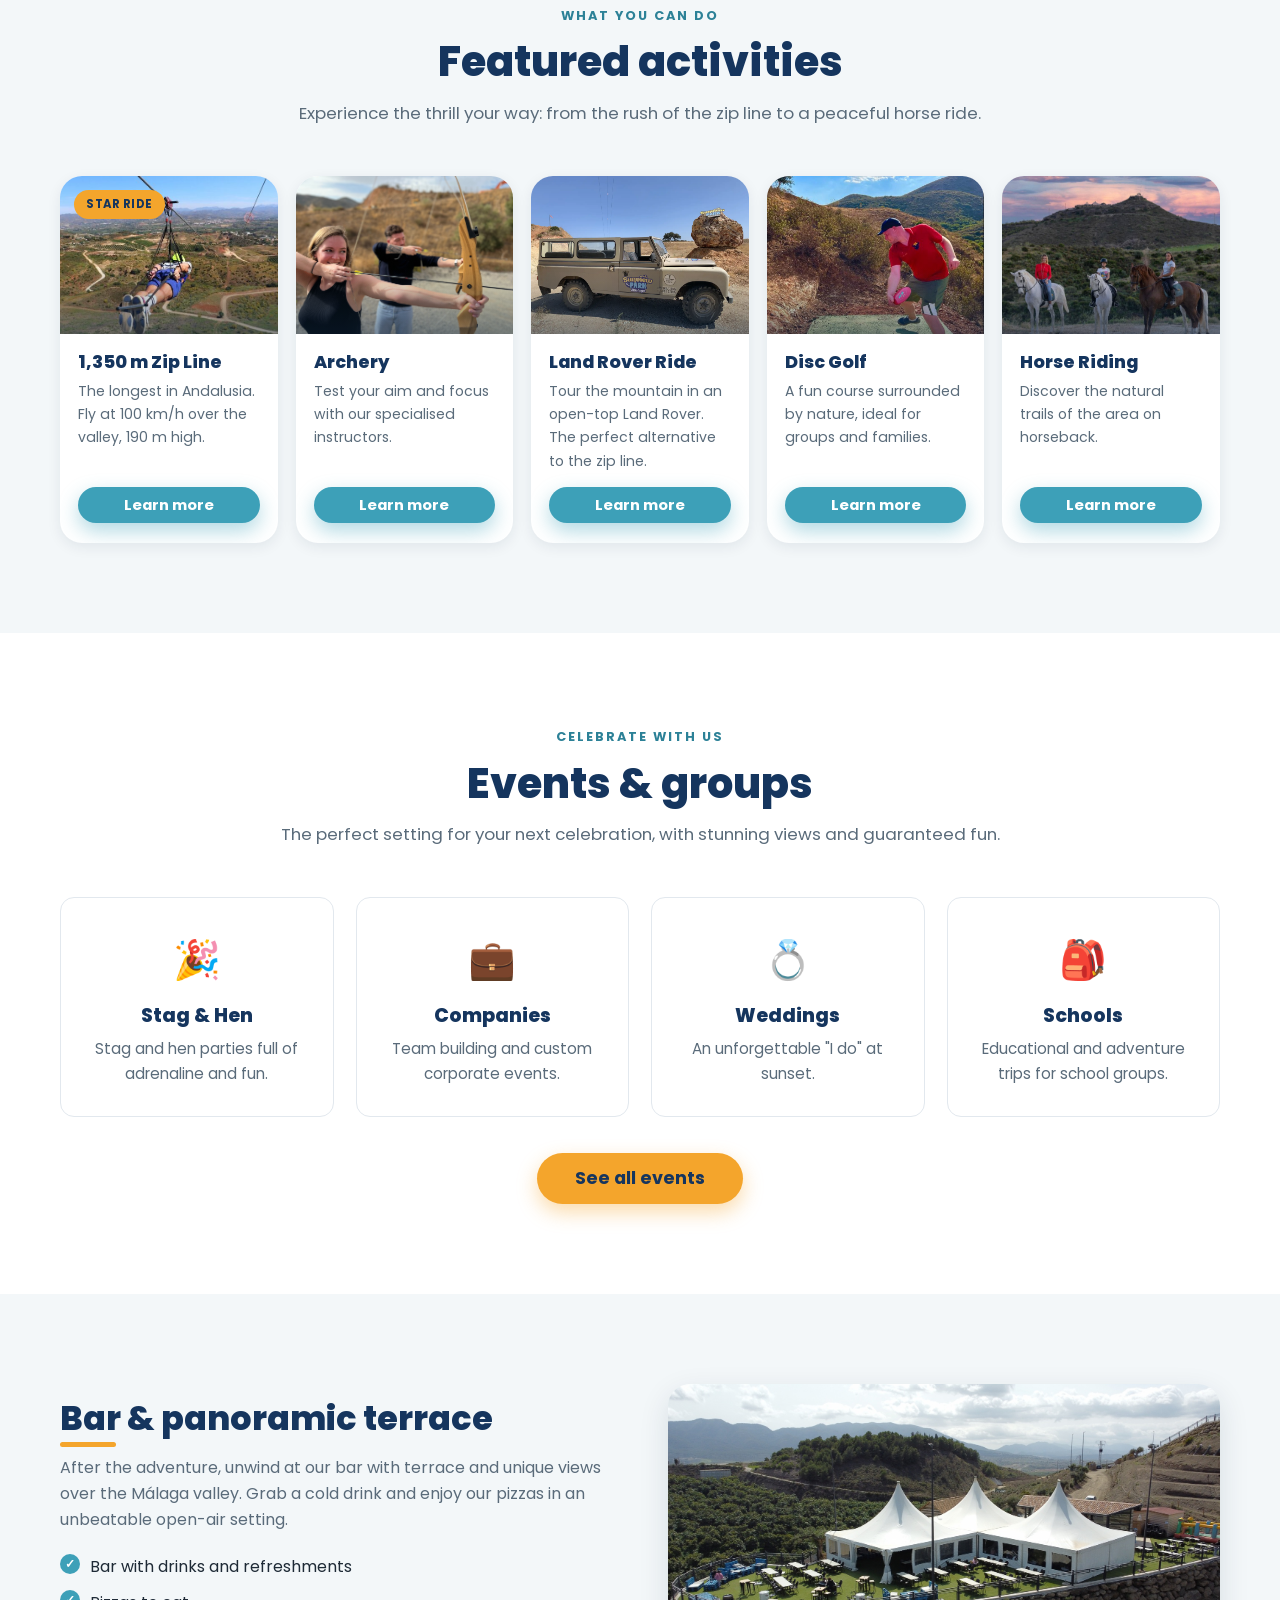
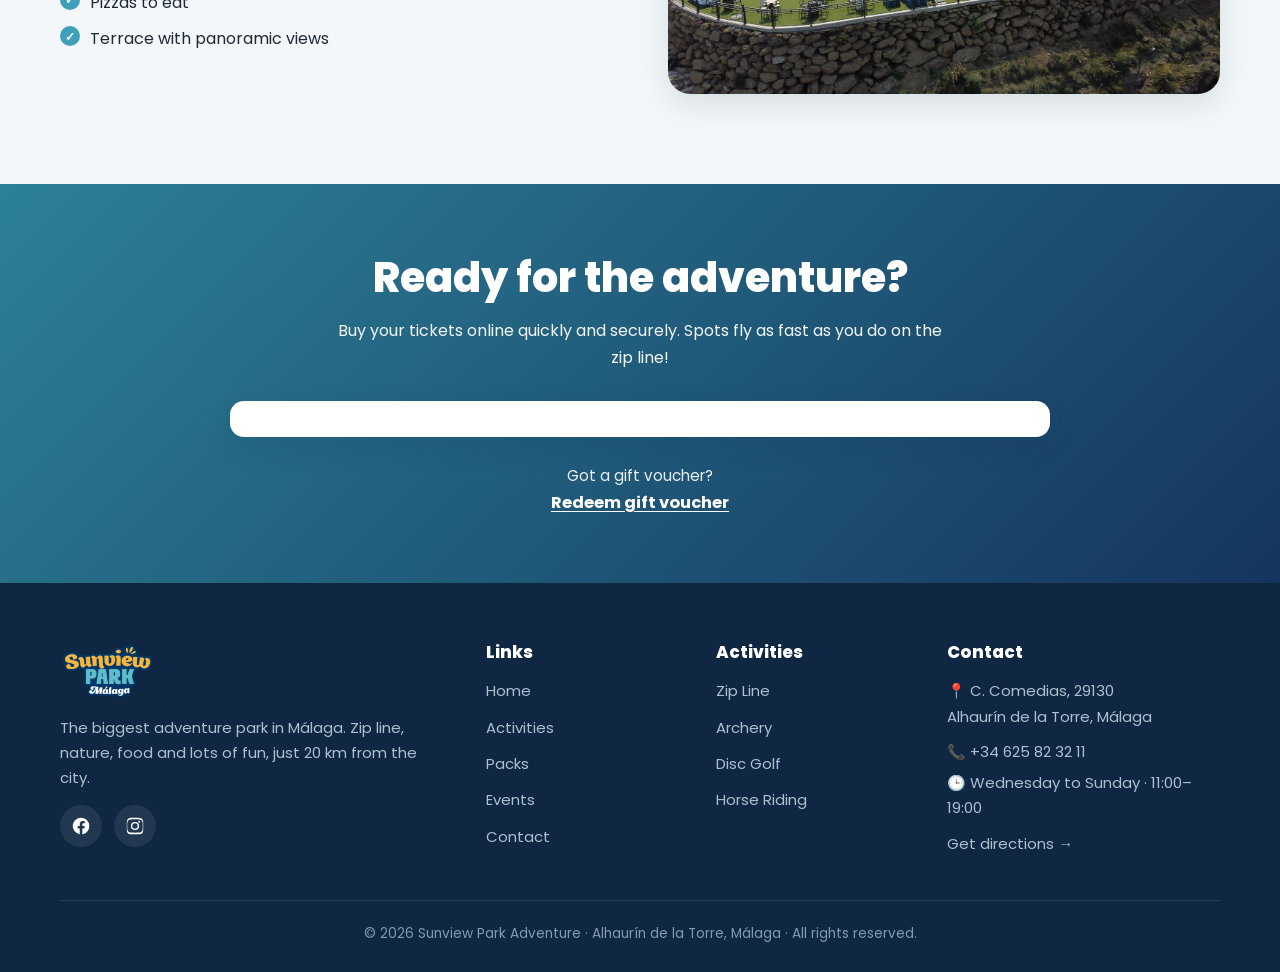
==== commit 2d3ac882: "Hero inicio: las 2 tirolinas descienden por el cable al hacer scroll (parallax con recorte) - Recort" ====
--- a/en/index.html
+++ b/en/index.html
@@ -40,7 +40,11 @@
 
   <!-- ============================= HERO ============================= -->
   <section class="hero hero--home">
-    <div class="hero__bg" aria-hidden="true"></div>
+    <div class="hero__photo" aria-hidden="true">
+      <div class="hero__layer hero__bg"></div>
+      <div class="hero__layer hero__rider hero__rider--l"></div>
+      <div class="hero__layer hero__rider hero__rider--r"></div>
+    </div>
     <div class="hero__content">
       <h1>The <span class="accent">biggest</span> adventure park in Málaga</h1>
       <p>Fly on the longest zip line in Andalusia, at 100 km/h and 190 m high, with breathtaking panoramic views over the valley.</p>
--- a/style.css
+++ b/style.css
@@ -308,7 +308,7 @@
    Velo aún más ligero y degradado solo al pie (donde van datos y botones). */
 .hero--home {
   /* Ruta relativa a este CSS (raíz), válida también para las páginas de /en/ */
-  background-image: url('images/tirolina-atardecer.jpg');
+  background-image: url('images/hero-plate.jpg');
   background-position: center 72%;
 }
 .hero--home::before {
@@ -939,6 +939,8 @@
     background-image: url('images/hero-movil.jpg');
     background-position: center center;
   }
+  /* El efecto de tirolinas con scroll es solo de escritorio */
+  .hero__photo { display: none; }
 
   /* Evita títulos demasiado grandes pegados a los bordes */
   .section-head h2 { font-size: clamp(1.6rem, 7vw, 2.1rem); }
@@ -960,23 +962,25 @@
 /* --- 1. Entrada cinematográfica del hero (solo inicio) --- */
 .hero--home { overflow: hidden; }
 .hero::before { z-index: 1; }
-.hero__bg {
+.hero__photo { position: absolute; inset: 0; z-index: 0; }
+.hero__layer {
   position: absolute;
   inset: 0;
-  z-index: 0;
   background-size: cover;
   background-position: center 72%;
   background-repeat: no-repeat;
 }
-.hero--home .hero__bg {
-  background-image: url('images/tirolina-atardecer.jpg');
+.hero--home .hero__bg { background-image: url('images/hero-plate.jpg'); }
+.hero--home .hero__rider--l { background-image: url('images/hero-rider-l.png'); will-change: transform; }
+.hero--home .hero__rider--r { background-image: url('images/hero-rider-r.png'); will-change: transform; }
+.hero--home .hero__photo {
   transform: scale(1);
   animation: heroZoom 4s cubic-bezier(0.22, 1, 0.36, 1) forwards;
   will-change: transform;
 }
 @keyframes heroZoom {
   from { transform: scale(1); }
-  to   { transform: scale(1.06); }
+  to   { transform: scale(1.04); }
 }
 .hero--home .hero__content > * {
   opacity: 0;
@@ -1032,7 +1036,8 @@
 @media (prefers-reduced-motion: reduce) {
   html { scroll-behavior: auto; }
   .reveal { opacity: 1; transform: none; transition: none; }
-  .hero--home .hero__bg { animation: none; transform: none; }
+  .hero--home .hero__photo { animation: none; transform: none; }
+  .hero--home .hero__rider--l, .hero--home .hero__rider--r { transform: none; }
   .hero--home .hero__content > * { animation: none; opacity: 1; transform: none; }
   .card.reveal.is-visible .card__media:not(.card__media--photo) img { animation: none; }
   .btn--ticket:hover::after { animation: none; }
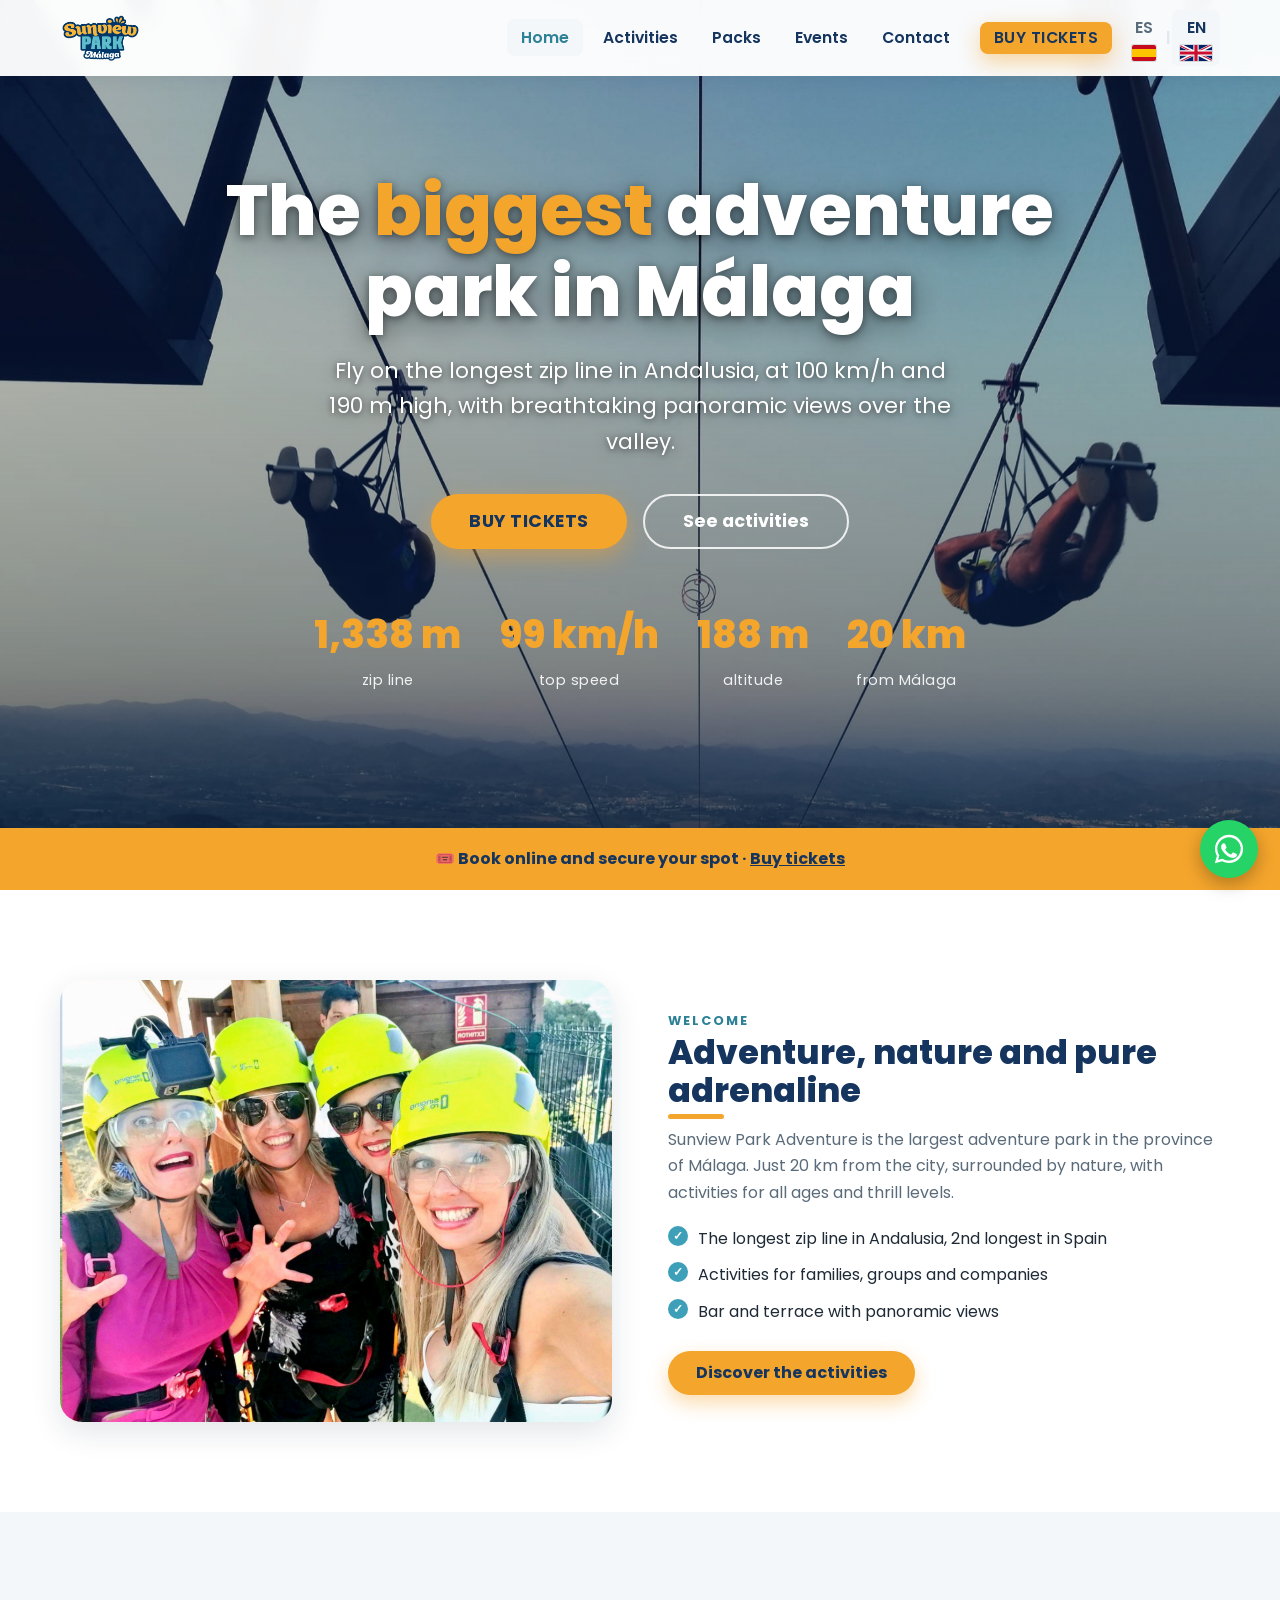
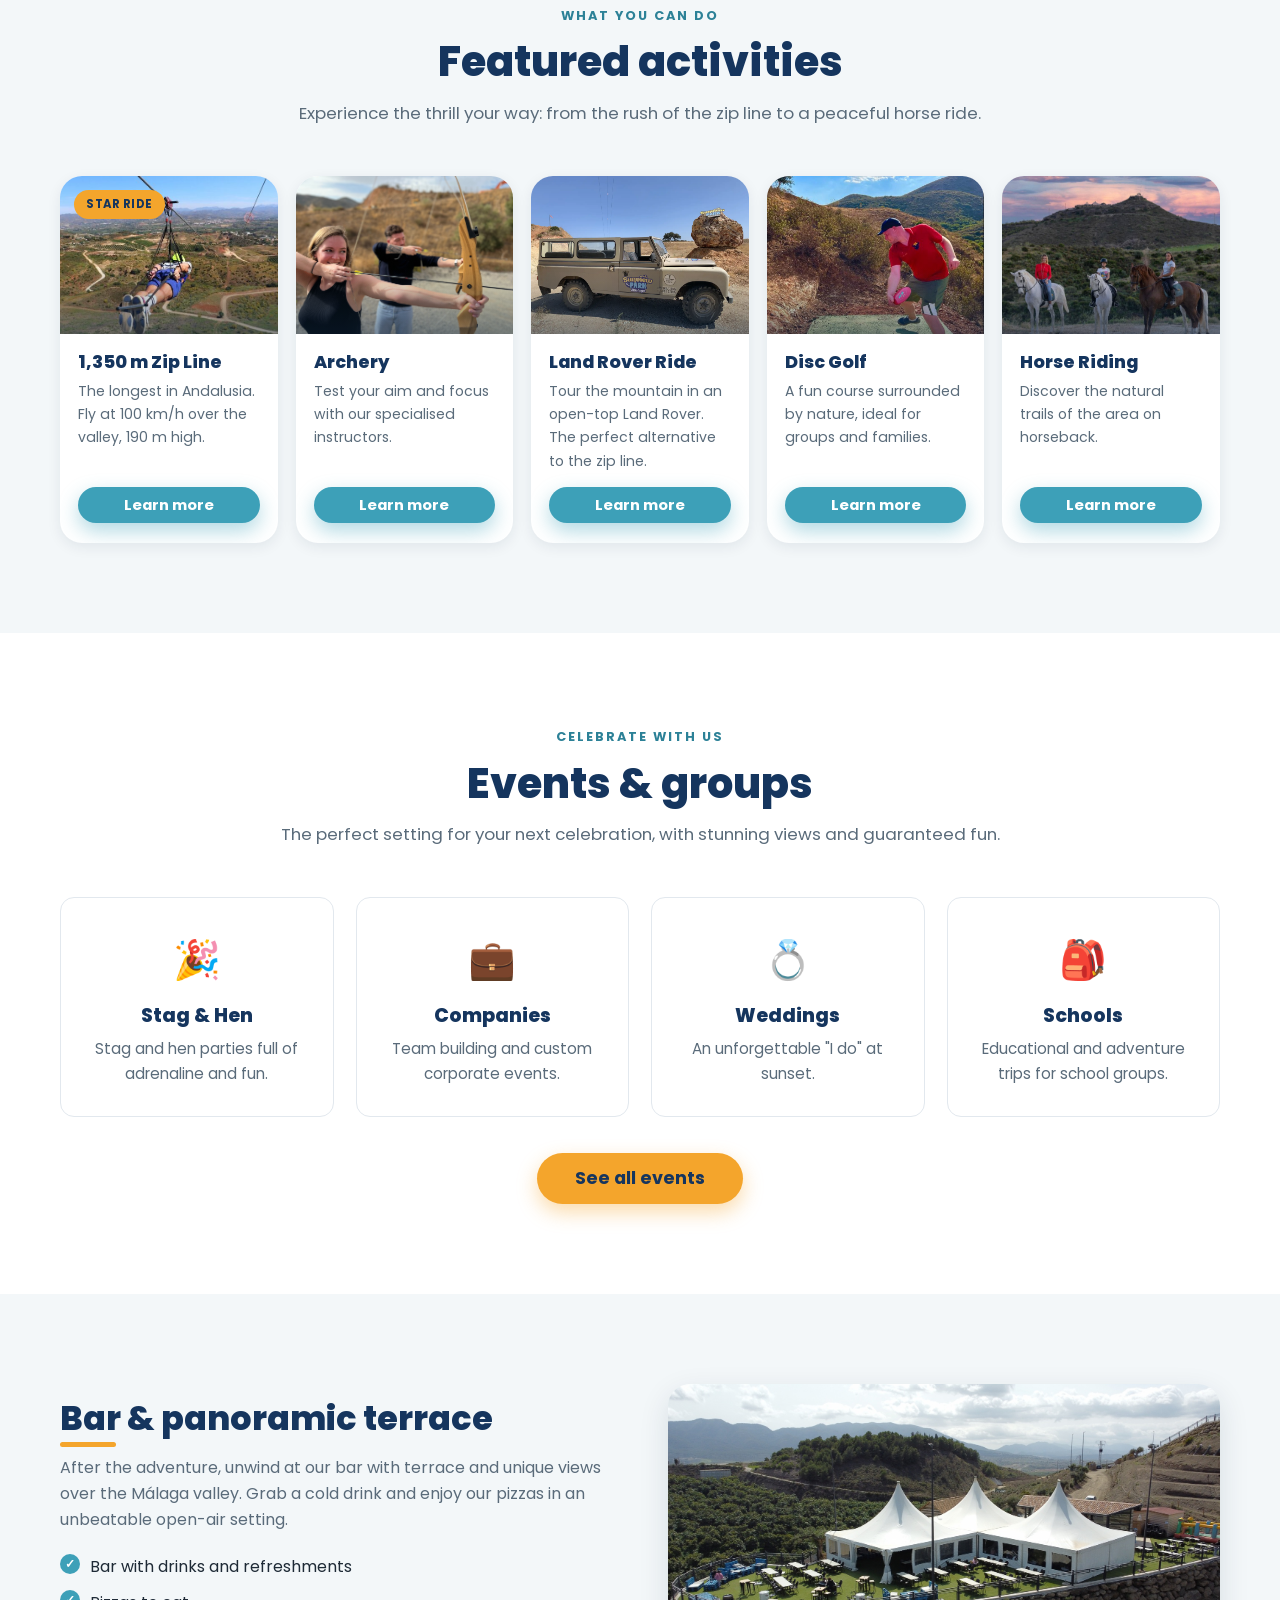
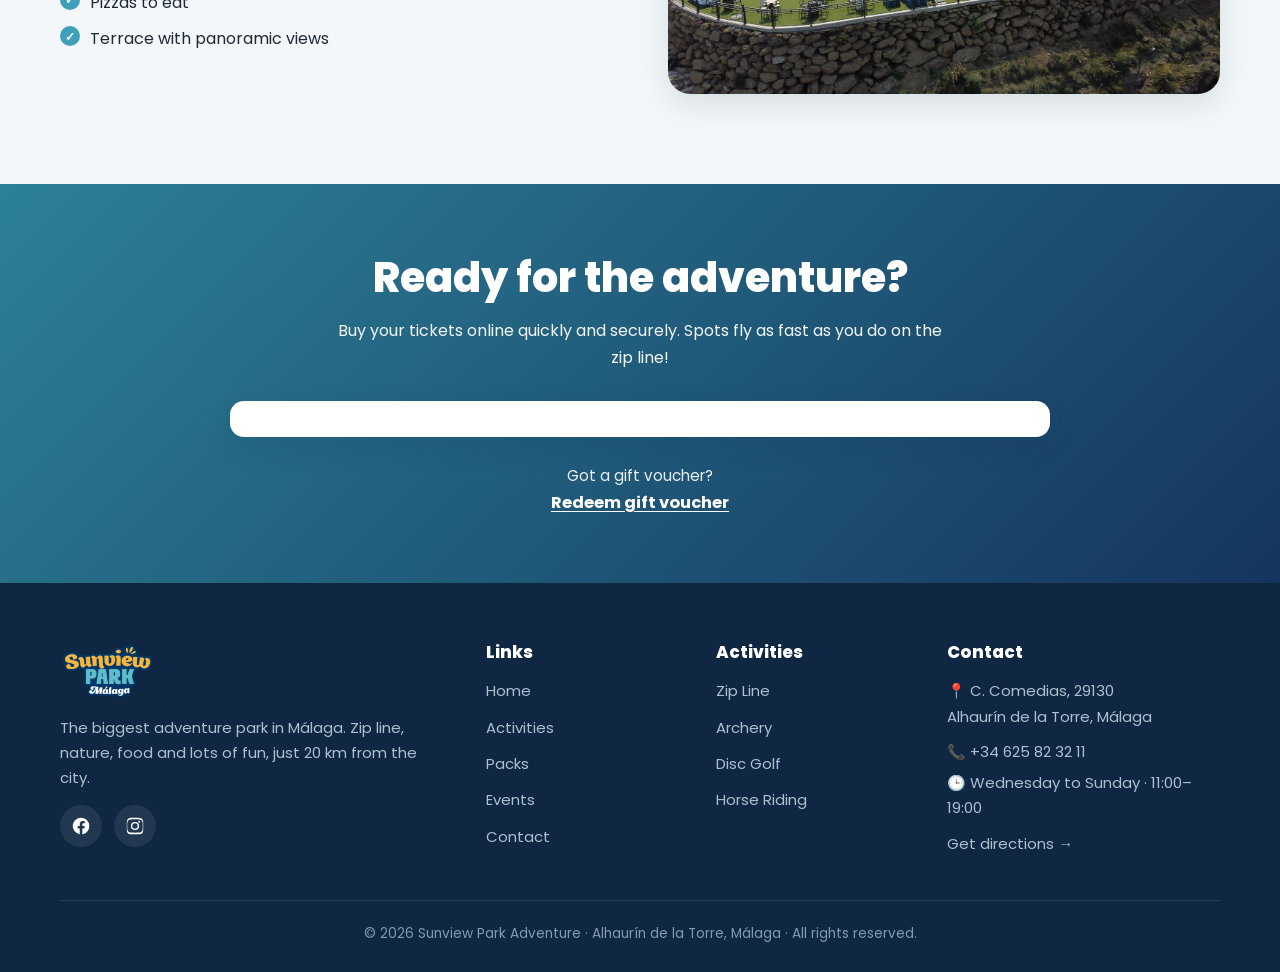
==== commit b624e63d: "Revert "Hero inicio: las 2 tirolinas descienden por el cable al hacer scroll (parallax con recorte)"" ====
--- a/en/index.html
+++ b/en/index.html
@@ -40,11 +40,7 @@
 
   <!-- ============================= HERO ============================= -->
   <section class="hero hero--home">
-    <div class="hero__photo" aria-hidden="true">
-      <div class="hero__layer hero__bg"></div>
-      <div class="hero__layer hero__rider hero__rider--l"></div>
-      <div class="hero__layer hero__rider hero__rider--r"></div>
-    </div>
+    <div class="hero__bg" aria-hidden="true"></div>
     <div class="hero__content">
       <h1>The <span class="accent">biggest</span> adventure park in Málaga</h1>
       <p>Fly on the longest zip line in Andalusia, at 100 km/h and 190 m high, with breathtaking panoramic views over the valley.</p>
--- a/style.css
+++ b/style.css
@@ -308,7 +308,7 @@
    Velo aún más ligero y degradado solo al pie (donde van datos y botones). */
 .hero--home {
   /* Ruta relativa a este CSS (raíz), válida también para las páginas de /en/ */
-  background-image: url('images/hero-plate.jpg');
+  background-image: url('images/tirolina-atardecer.jpg');
   background-position: center 72%;
 }
 .hero--home::before {
@@ -939,8 +939,6 @@
     background-image: url('images/hero-movil.jpg');
     background-position: center center;
   }
-  /* El efecto de tirolinas con scroll es solo de escritorio */
-  .hero__photo { display: none; }
 
   /* Evita títulos demasiado grandes pegados a los bordes */
   .section-head h2 { font-size: clamp(1.6rem, 7vw, 2.1rem); }
@@ -962,25 +960,23 @@
 /* --- 1. Entrada cinematográfica del hero (solo inicio) --- */
 .hero--home { overflow: hidden; }
 .hero::before { z-index: 1; }
-.hero__photo { position: absolute; inset: 0; z-index: 0; }
-.hero__layer {
+.hero__bg {
   position: absolute;
   inset: 0;
+  z-index: 0;
   background-size: cover;
   background-position: center 72%;
   background-repeat: no-repeat;
 }
-.hero--home .hero__bg { background-image: url('images/hero-plate.jpg'); }
-.hero--home .hero__rider--l { background-image: url('images/hero-rider-l.png'); will-change: transform; }
-.hero--home .hero__rider--r { background-image: url('images/hero-rider-r.png'); will-change: transform; }
-.hero--home .hero__photo {
+.hero--home .hero__bg {
+  background-image: url('images/tirolina-atardecer.jpg');
   transform: scale(1);
   animation: heroZoom 4s cubic-bezier(0.22, 1, 0.36, 1) forwards;
   will-change: transform;
 }
 @keyframes heroZoom {
   from { transform: scale(1); }
-  to   { transform: scale(1.04); }
+  to   { transform: scale(1.06); }
 }
 .hero--home .hero__content > * {
   opacity: 0;
@@ -1036,8 +1032,7 @@
 @media (prefers-reduced-motion: reduce) {
   html { scroll-behavior: auto; }
   .reveal { opacity: 1; transform: none; transition: none; }
-  .hero--home .hero__photo { animation: none; transform: none; }
-  .hero--home .hero__rider--l, .hero--home .hero__rider--r { transform: none; }
+  .hero--home .hero__bg { animation: none; transform: none; }
   .hero--home .hero__content > * { animation: none; opacity: 1; transform: none; }
   .card.reveal.is-visible .card__media:not(.card__media--photo) img { animation: none; }
   .btn--ticket:hover::after { animation: none; }
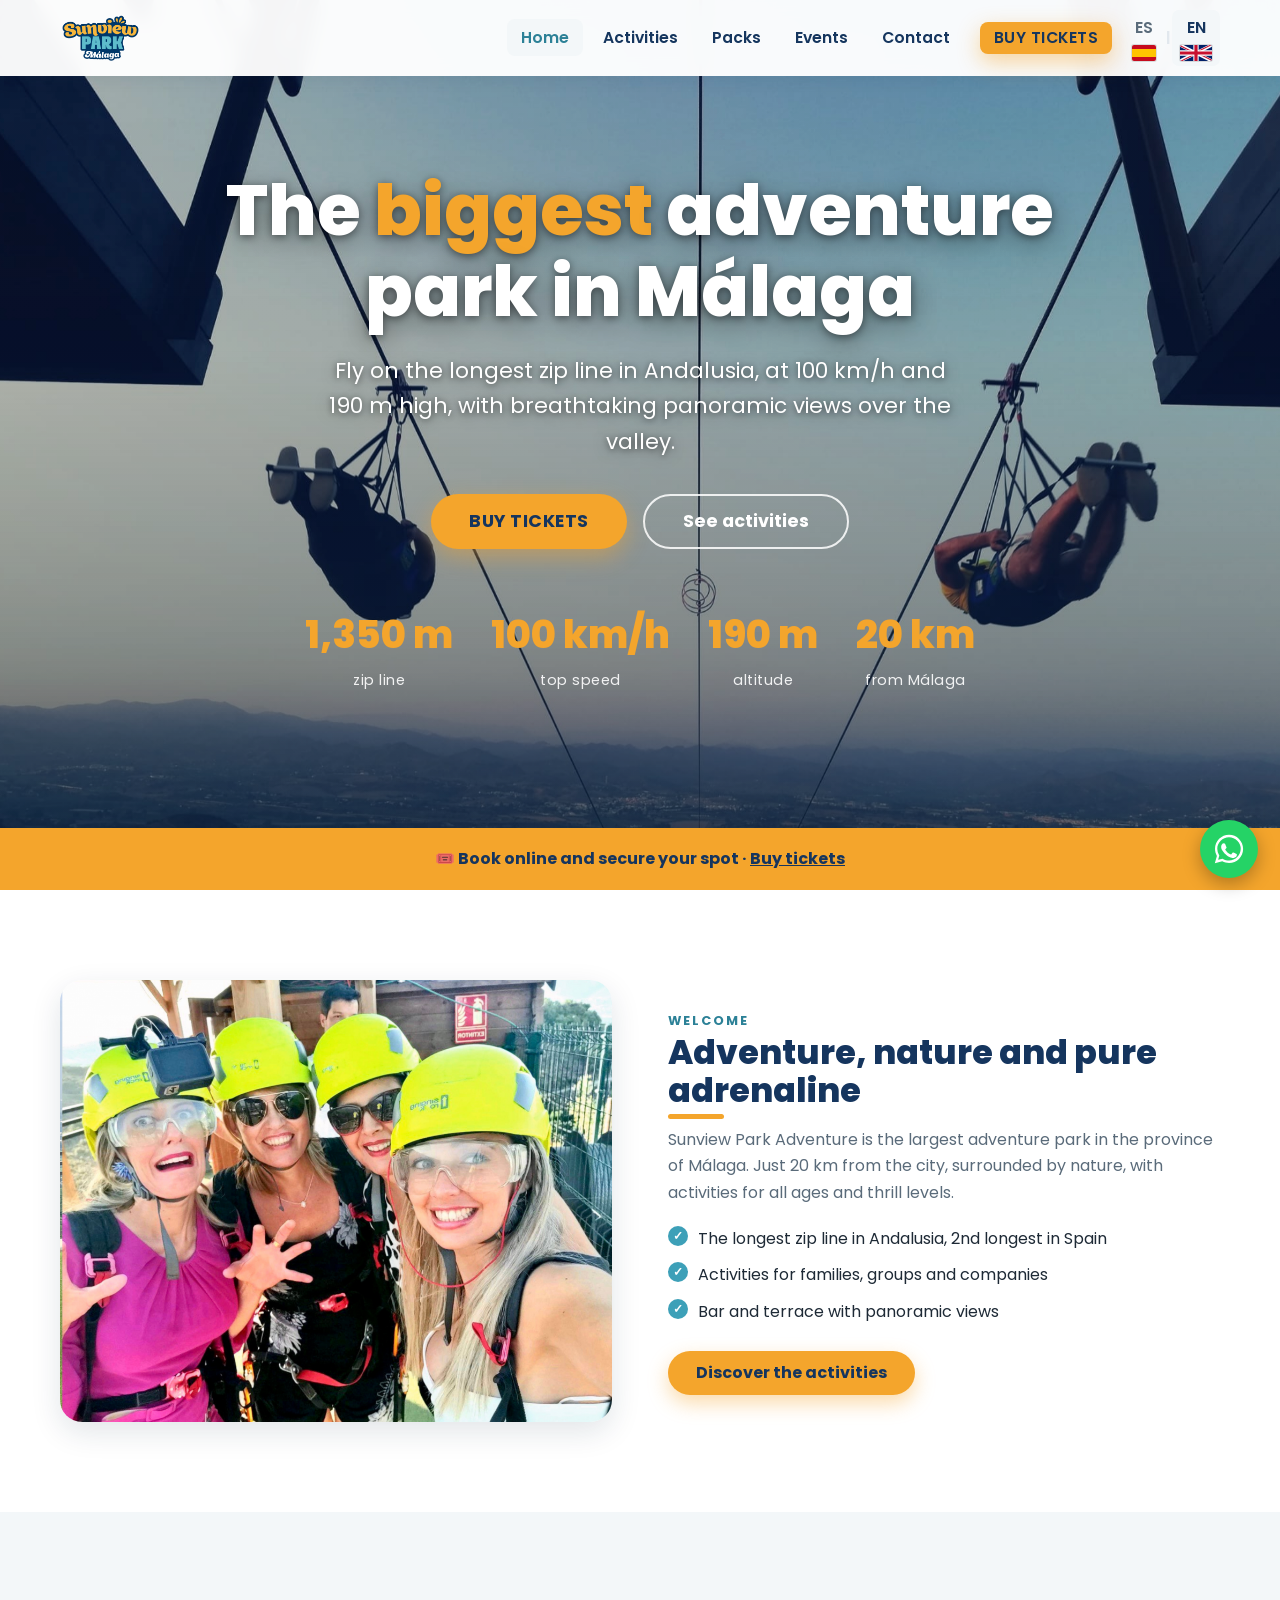
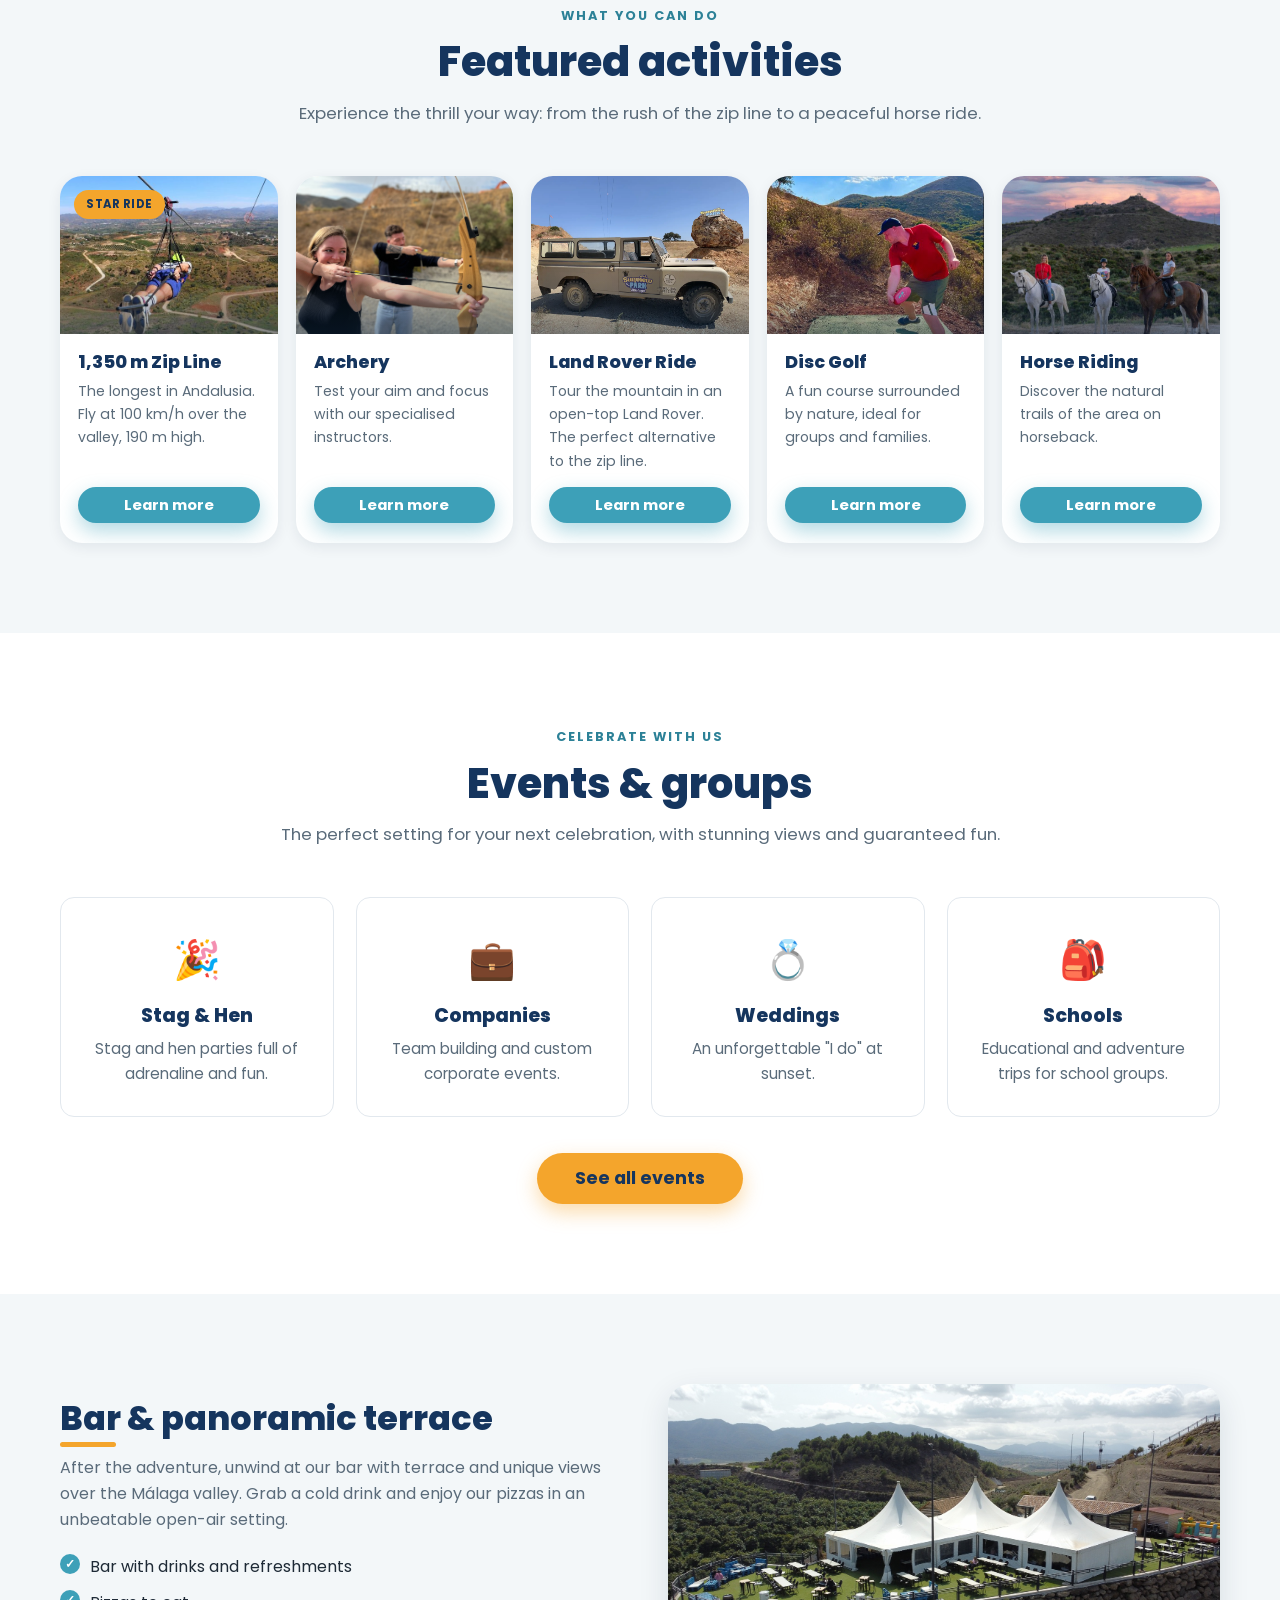
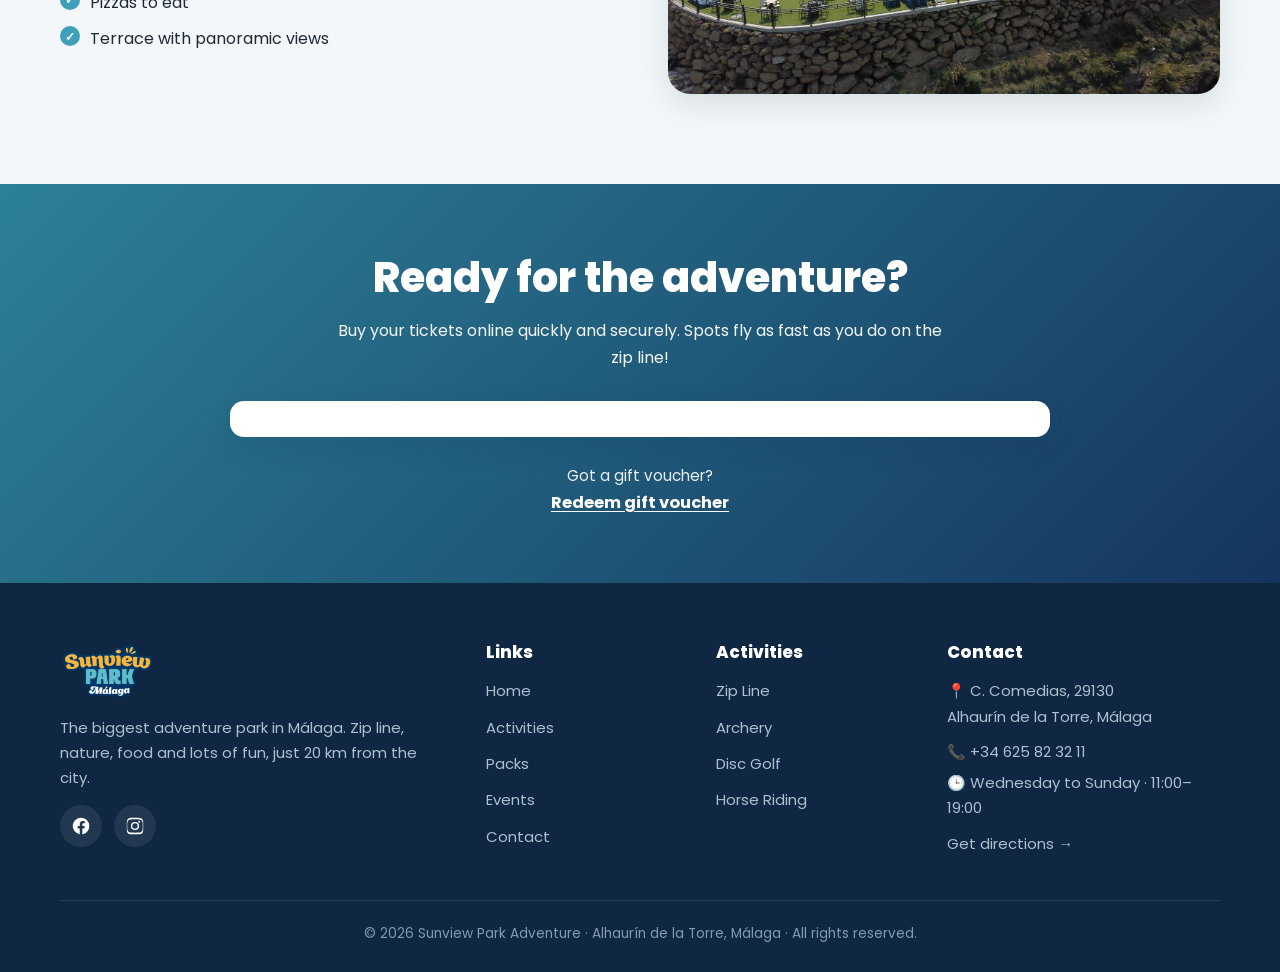
==== commit 7a870b34: "Hero movil: quita las franjas azules (fondo = misma foto desenfocada) y agranda la foto a 122%; solo" ====
--- a/en/index.html
+++ b/en/index.html
@@ -40,6 +40,7 @@
 
   <!-- ============================= HERO ============================= -->
   <section class="hero hero--home">
+    <div class="hero__blur" aria-hidden="true"></div>
     <div class="hero__bg" aria-hidden="true"></div>
     <div class="hero__content">
       <h1>The <span class="accent">biggest</span> adventure park in Málaga</h1>
--- a/style.css
+++ b/style.css
@@ -934,10 +934,24 @@
   /* Botones grandes un poco más contenidos */
   .btn--lg { padding: 15px 26px; font-size: 1.05rem; }
 
-  /* En móvil usamos un recorte vertical centrado en la persona + el valle */
-  .hero--home {
-    background-image: url('images/hero-movil.jpg');
+  /* Hero móvil: foto más grande con las dos personas; el fondo se rellena con
+     la misma foto desenfocada (sin franjas de color) */
+  .hero--home { background-image: none; background-color: transparent; }
+  .hero__blur {
+    display: block;
+    position: absolute;
+    inset: 0;
+    z-index: 0;
+    background: url('images/tirolina-atardecer.jpg') center center / cover no-repeat;
+    transform: scale(1.15);
+    filter: blur(16px) brightness(0.6);
+  }
+  .hero--home .hero__bg {
+    background-image: url('images/tirolina-atardecer.jpg');
+    background-size: 122%;
     background-position: center center;
+    animation: none;
+    transform: none;
   }
 
   /* Evita títulos demasiado grandes pegados a los bordes */
@@ -968,6 +982,7 @@
   background-position: center 72%;
   background-repeat: no-repeat;
 }
+.hero__blur { display: none; }
 .hero--home .hero__bg {
   background-image: url('images/tirolina-atardecer.jpg');
   transform: scale(1);
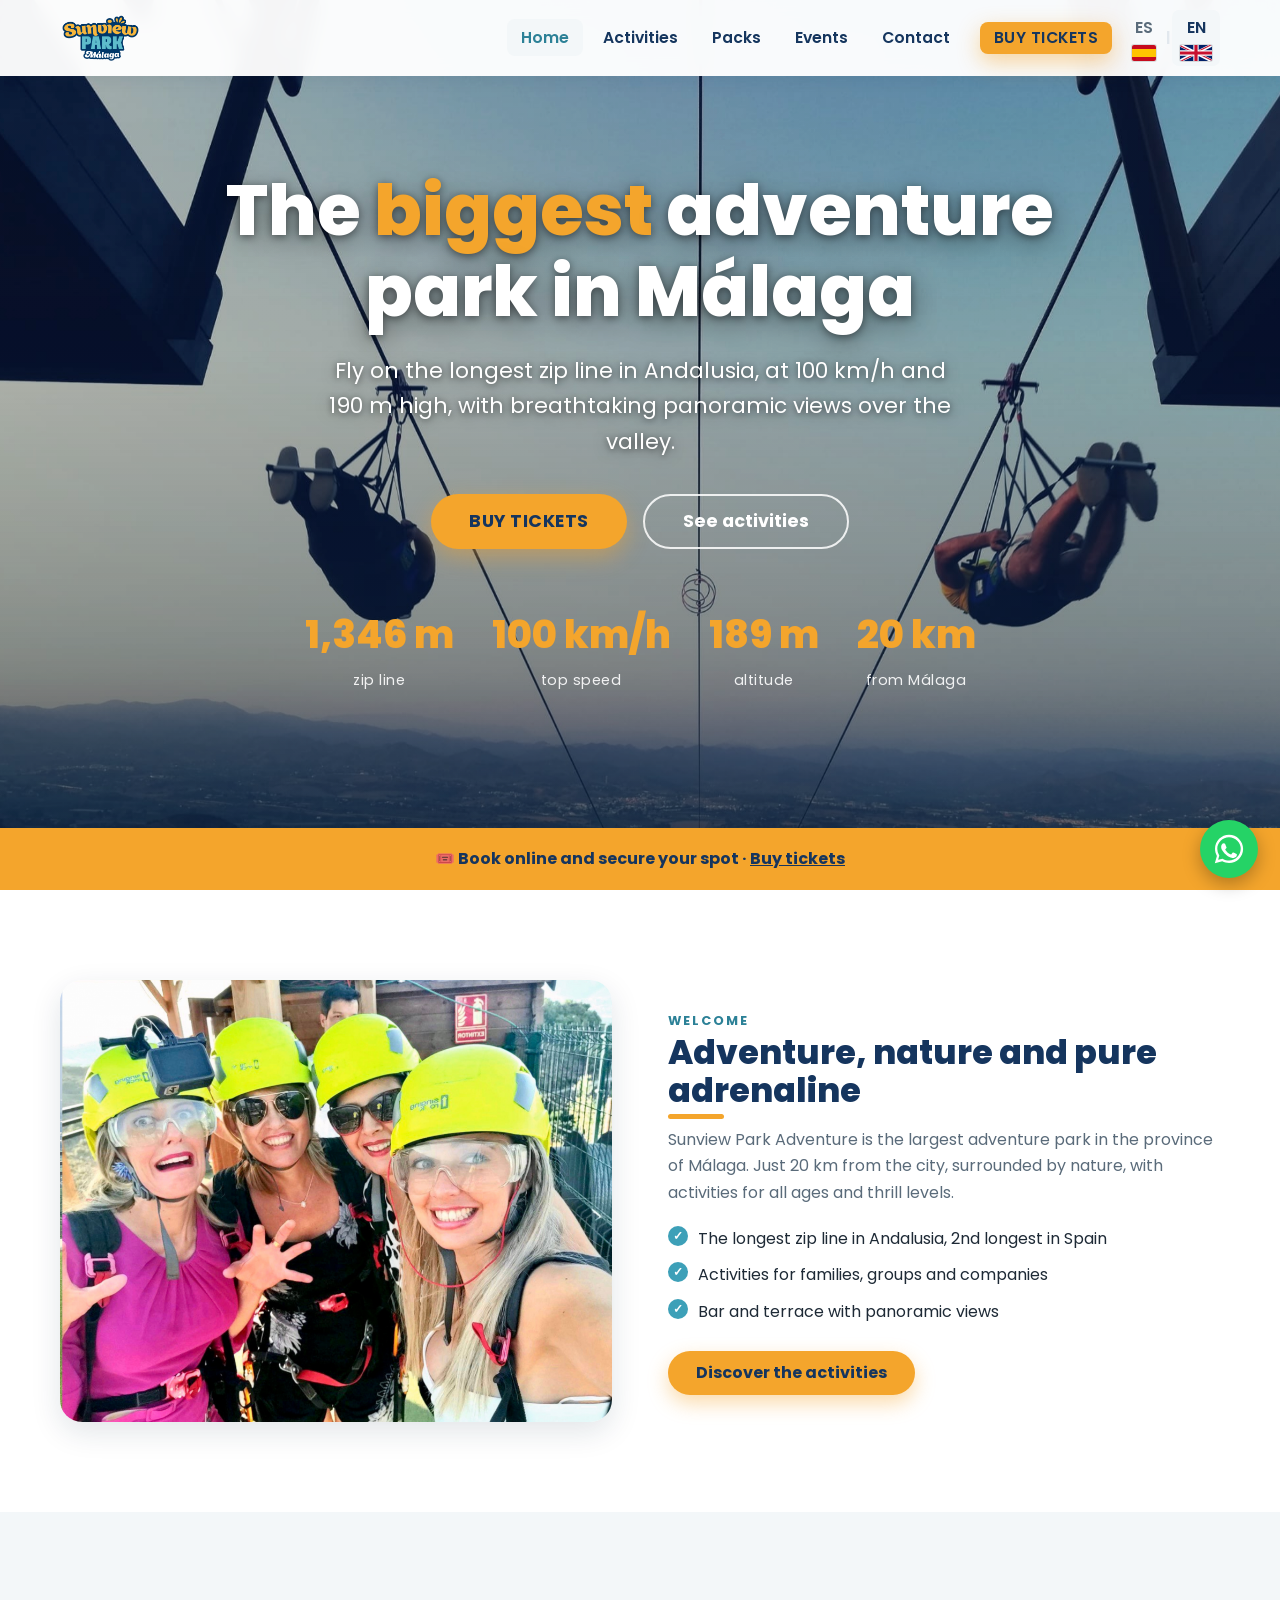
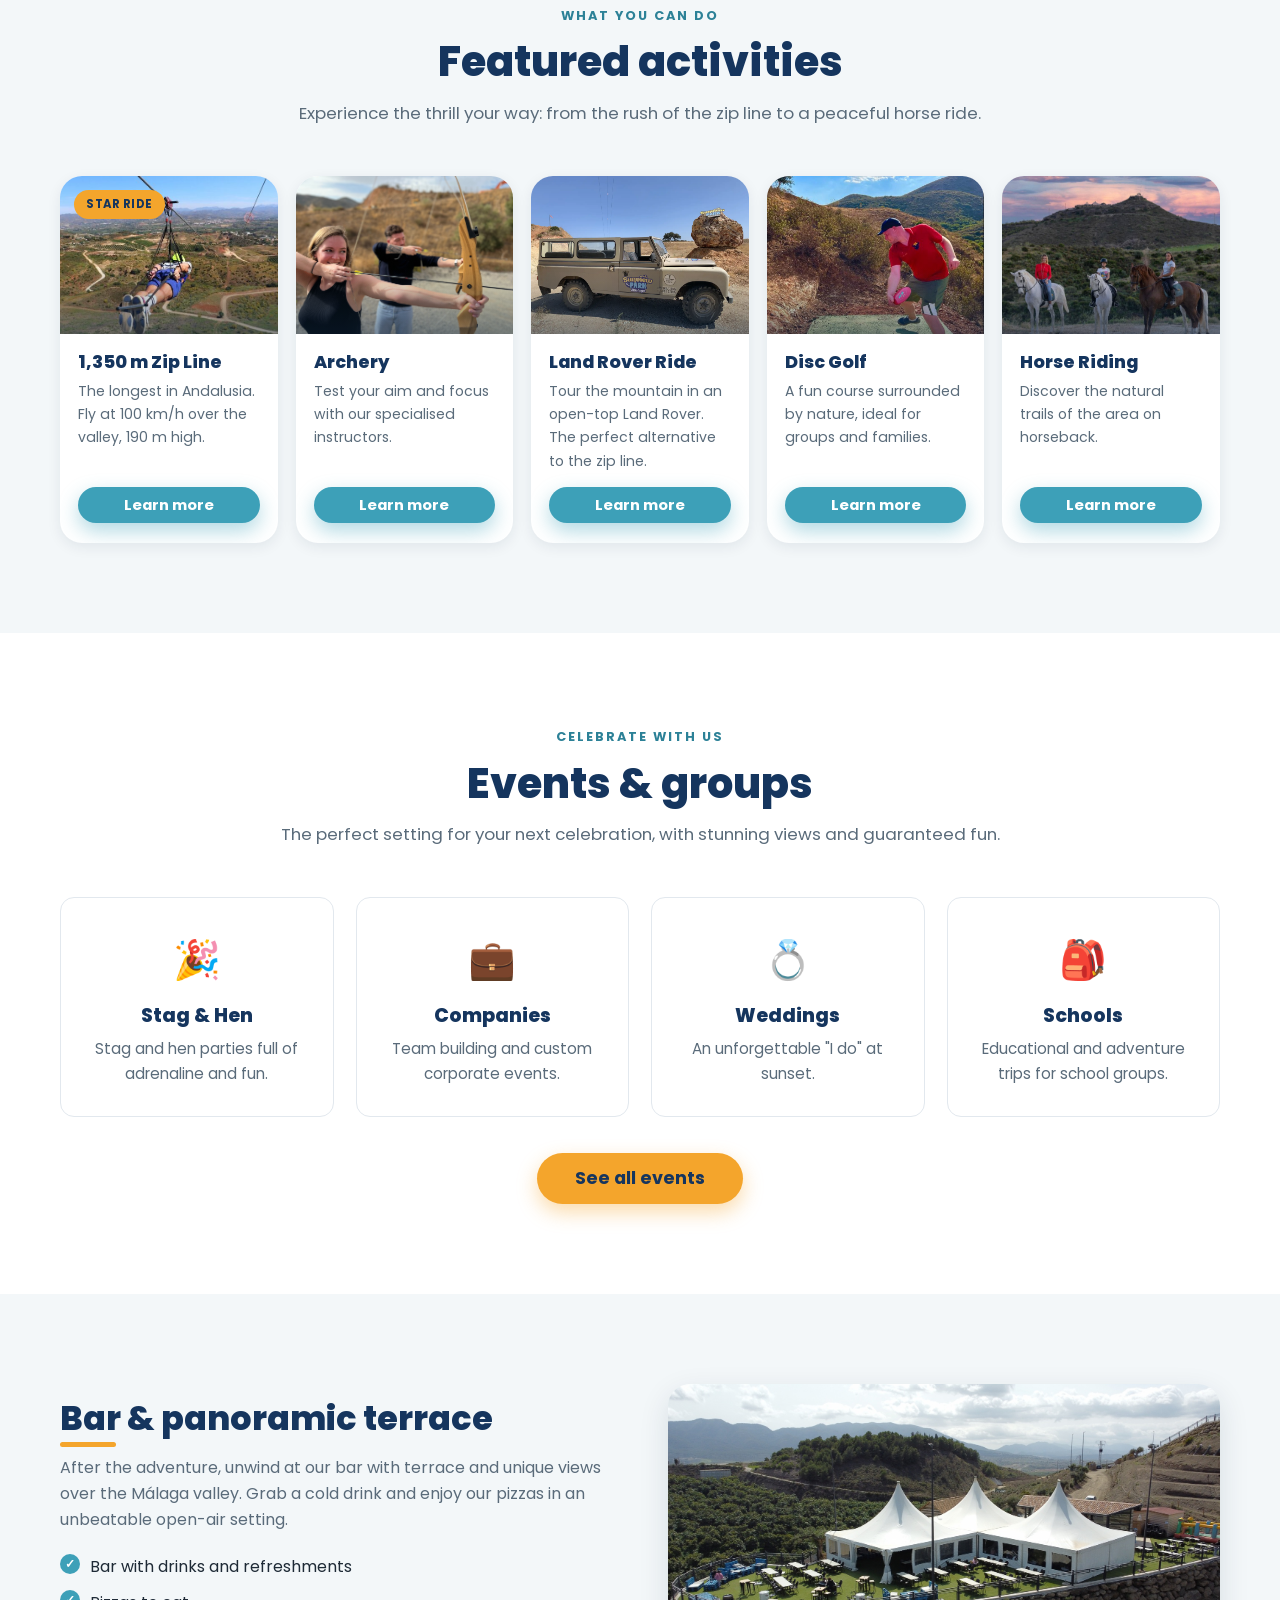
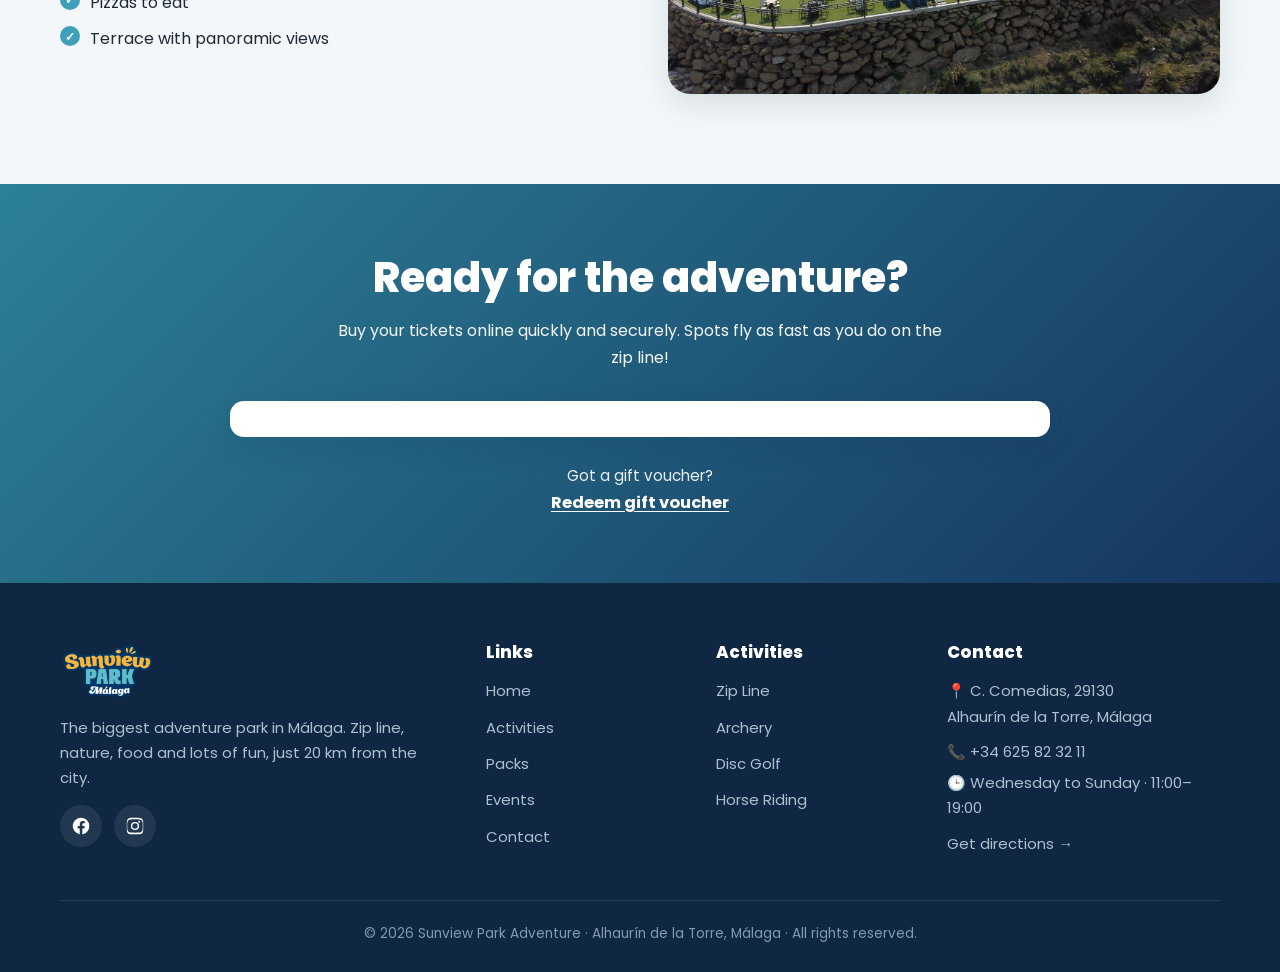
==== commit f84ad882: "Hero movil: foto como banner completo arriba (sin recorte ni franjas) y texto debajo; quita el desen" ====
--- a/en/index.html
+++ b/en/index.html
@@ -40,7 +40,6 @@
 
   <!-- ============================= HERO ============================= -->
   <section class="hero hero--home">
-    <div class="hero__blur" aria-hidden="true"></div>
     <div class="hero__bg" aria-hidden="true"></div>
     <div class="hero__content">
       <h1>The <span class="accent">biggest</span> adventure park in Málaga</h1>
--- a/style.css
+++ b/style.css
@@ -934,24 +934,31 @@
   /* Botones grandes un poco más contenidos */
   .btn--lg { padding: 15px 26px; font-size: 1.05rem; }
 
-  /* Hero móvil: foto más grande con las dos personas; el fondo se rellena con
-     la misma foto desenfocada (sin franjas de color) */
-  .hero--home { background-image: none; background-color: transparent; }
-  .hero__blur {
+  /* Hero móvil: la foto va como banner completo arriba (se ven las dos personas,
+     sin recorte ni franjas) y el texto debajo, sobre fondo de marca */
+  .hero--home {
     display: block;
-    position: absolute;
-    inset: 0;
-    z-index: 0;
-    background: url('images/tirolina-atardecer.jpg') center center / cover no-repeat;
-    transform: scale(1.15);
-    filter: blur(16px) brightness(0.6);
+    min-height: 0;
+    padding: var(--nav-h) 0 0;
+    background: var(--color-navy-deep);
+    text-align: center;
   }
+  .hero--home::before { display: none; }
   .hero--home .hero__bg {
+    position: relative;
+    inset: auto;
+    width: 100%;
+    aspect-ratio: 2048 / 1380;
     background-image: url('images/tirolina-atardecer.jpg');
-    background-size: 122%;
-    background-position: center center;
+    background-size: cover;
+    background-position: center;
     animation: none;
     transform: none;
+    z-index: auto;
+  }
+  .hero__content {
+    max-width: 100%;
+    padding: 30px 18px 24px;
   }
 
   /* Evita títulos demasiado grandes pegados a los bordes */
@@ -982,7 +989,6 @@
   background-position: center 72%;
   background-repeat: no-repeat;
 }
-.hero__blur { display: none; }
 .hero--home .hero__bg {
   background-image: url('images/tirolina-atardecer.jpg');
   transform: scale(1);
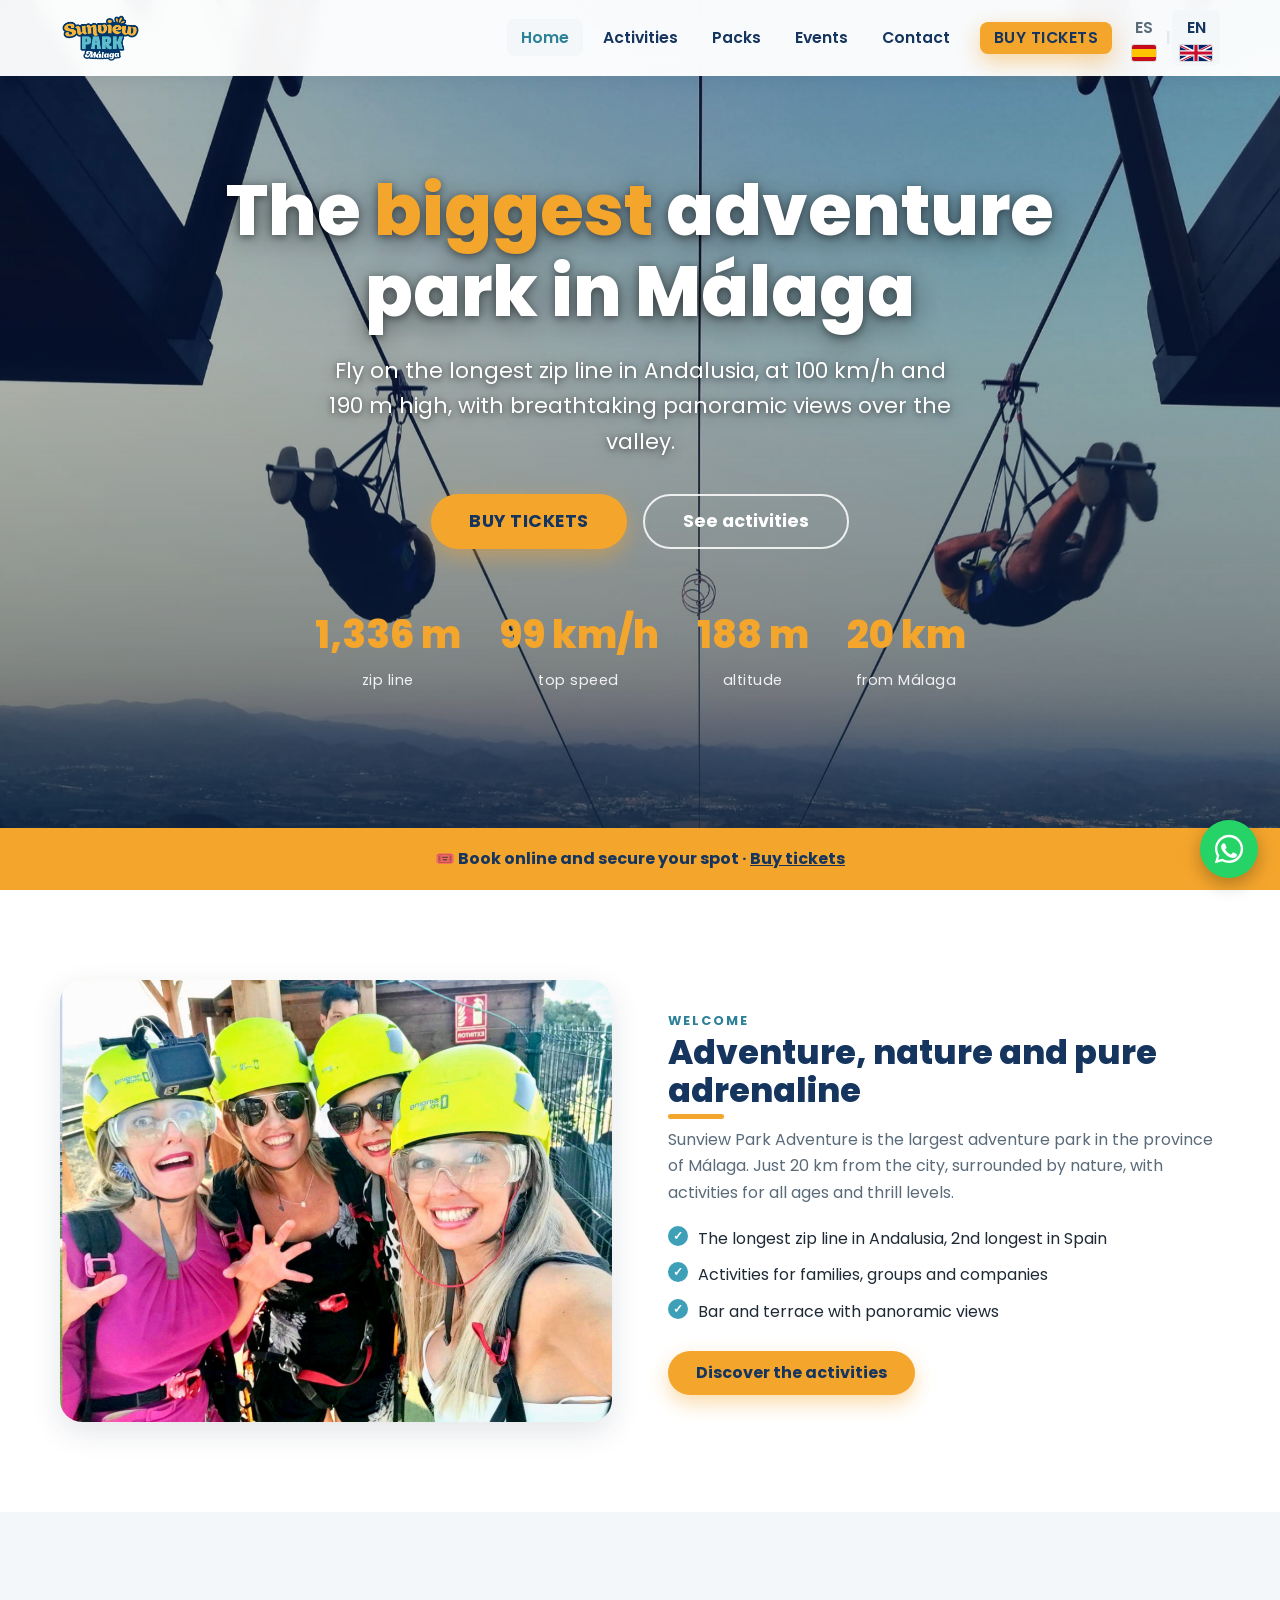
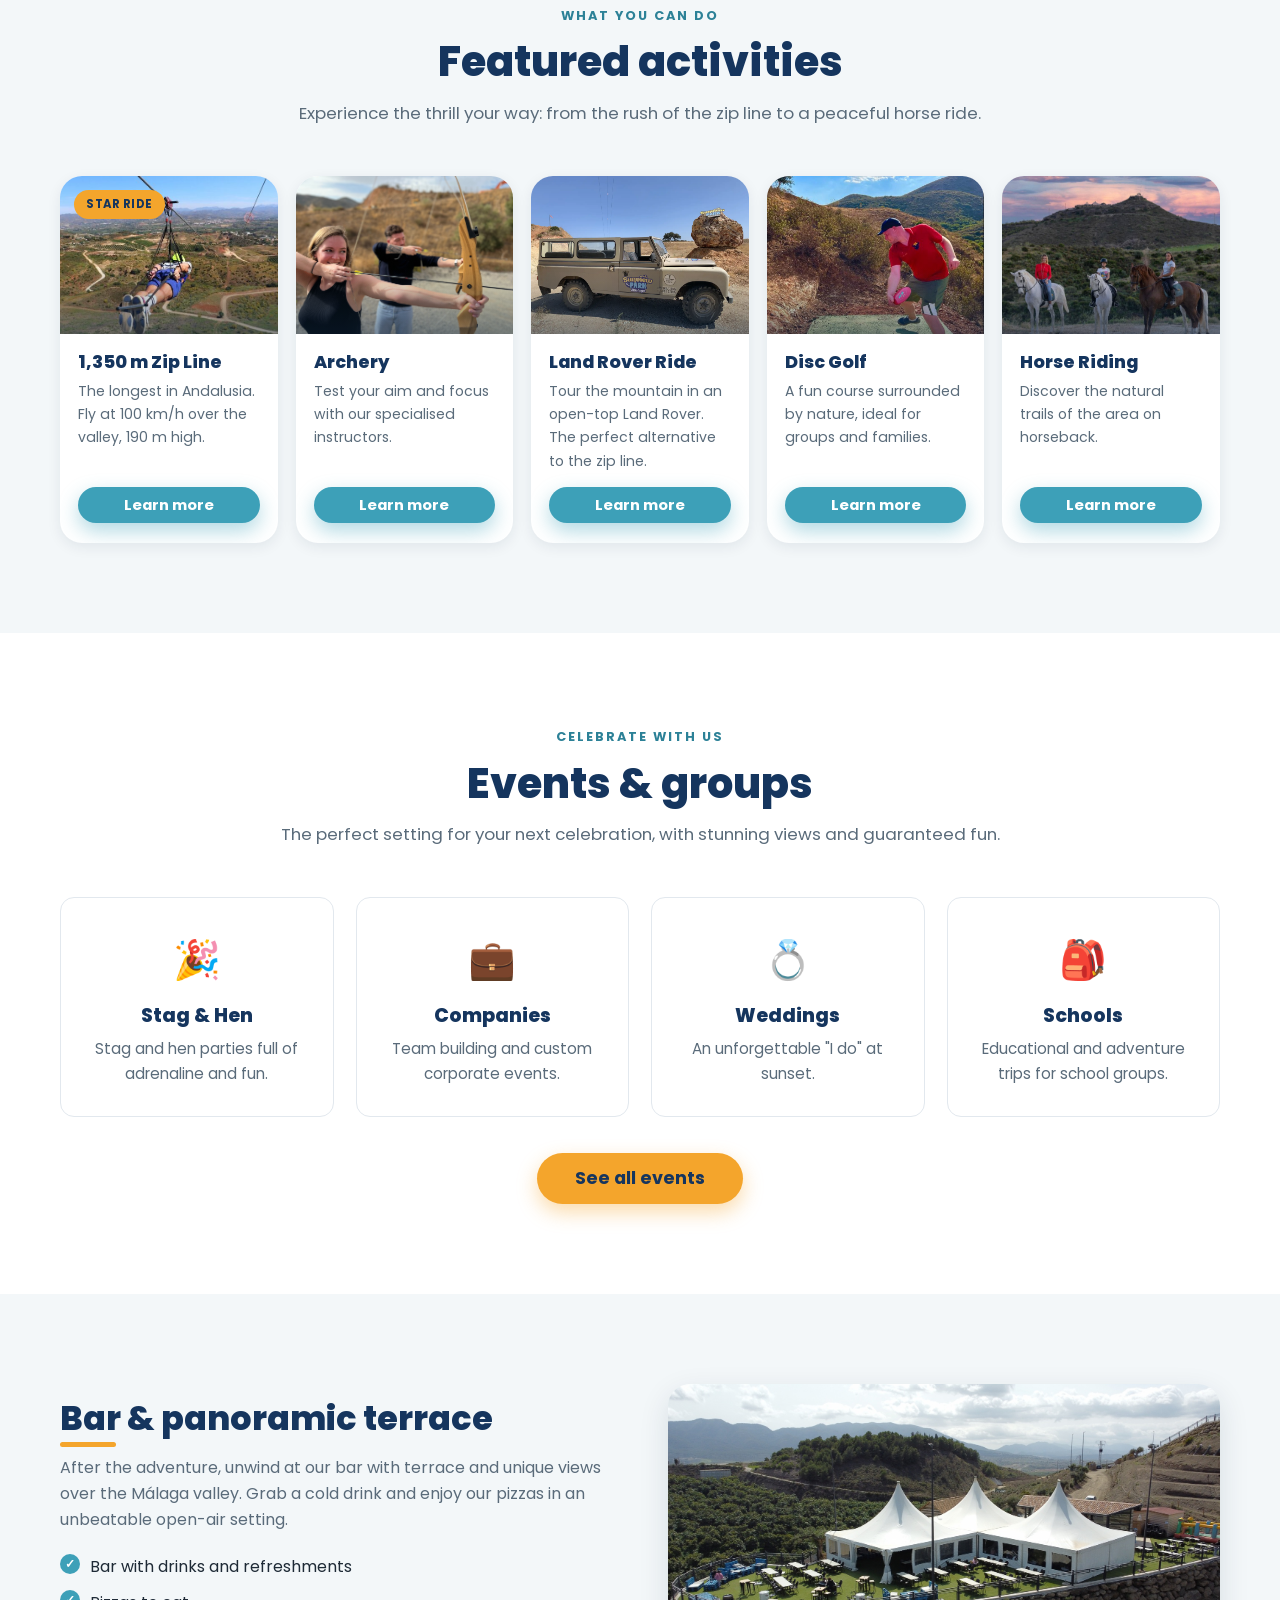
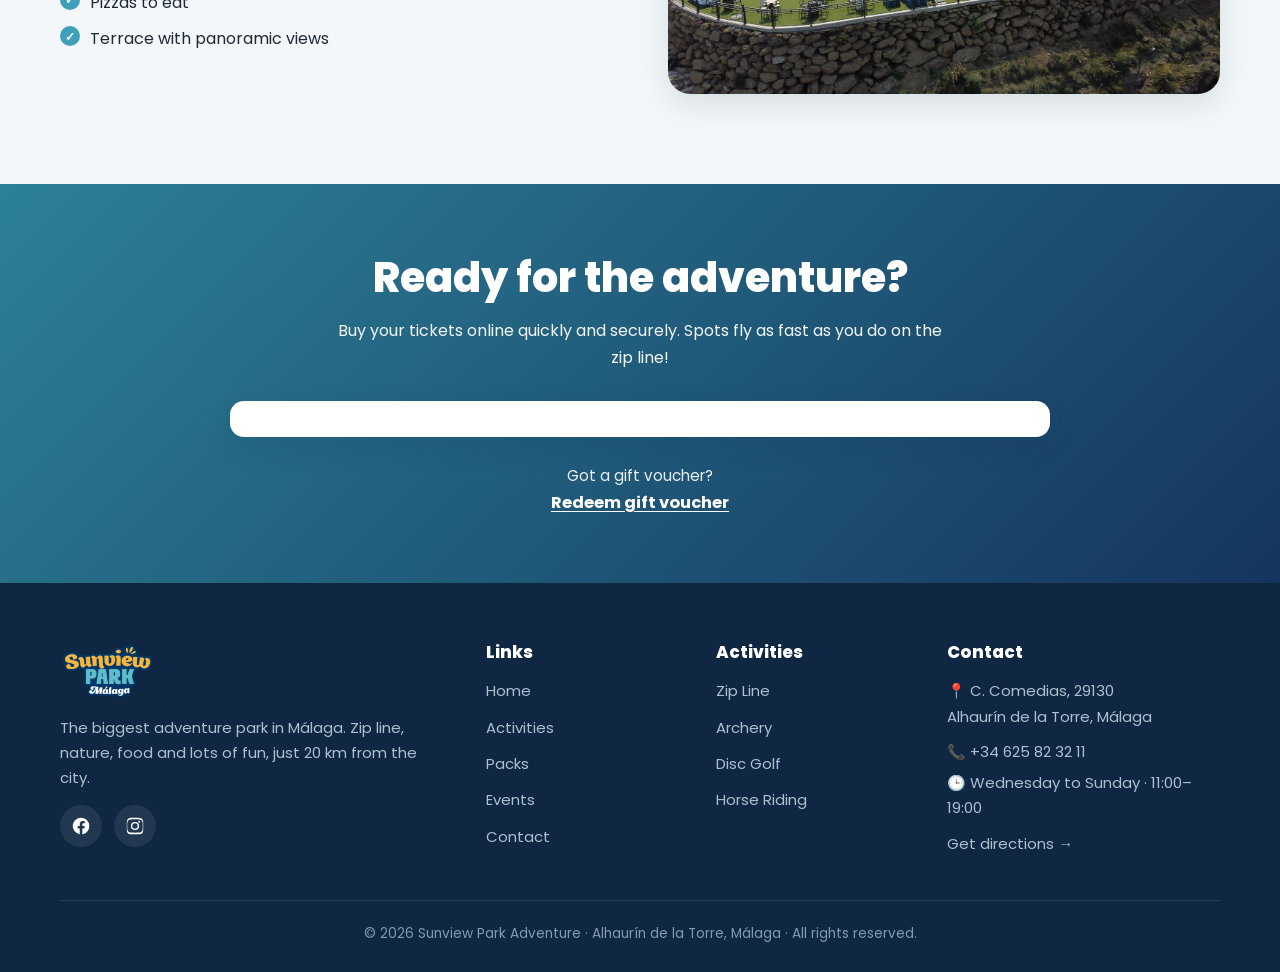
==== commit f5d9f2fc: "SEO Fase 1: canonical + hreflang ES/EN + Open Graph/Twitter en las 10 paginas, Schema AmusementPark " ====
--- a/en/index.html
+++ b/en/index.html
@@ -5,6 +5,24 @@
   <meta name="viewport" content="width=device-width, initial-scale=1.0">
   <title>Sunview Park Adventure | The biggest adventure park in Málaga</title>
   <meta name="description" content="Sunview Park Adventure in Alhaurín de la Torre, Málaga. Ride the longest zip line in Andalusia (1,350 m), archery, disc golf, horse riding and events. Buy your tickets!">
+  <!-- SEO: canonical, hreflang, Open Graph, Twitter -->
+  <link rel="canonical" href="https://sunviewpark.com/en/">
+  <link rel="alternate" hreflang="es" href="https://sunviewpark.com/">
+  <link rel="alternate" hreflang="en" href="https://sunviewpark.com/en/">
+  <link rel="alternate" hreflang="x-default" href="https://sunviewpark.com/">
+  <meta property="og:type" content="website">
+  <meta property="og:site_name" content="Sunview Park Adventure">
+  <meta property="og:locale" content="en_GB">
+  <meta property="og:title" content="Sunview Park Adventure | The biggest adventure park in Málaga">
+  <meta property="og:description" content="Sunview Park Adventure in Alhaurín de la Torre, Málaga. Ride the longest zip line in Andalusia (1,350 m), archery, disc golf, horse riding and events. Buy your tickets!">
+  <meta property="og:url" content="https://sunviewpark.com/en/">
+  <meta property="og:image" content="https://sunviewpark.com/images/og-image.jpg">
+  <meta property="og:image:width" content="1200">
+  <meta property="og:image:height" content="630">
+  <meta name="twitter:card" content="summary_large_image">
+  <meta name="twitter:title" content="Sunview Park Adventure | The biggest adventure park in Málaga">
+  <meta name="twitter:description" content="Sunview Park Adventure in Alhaurín de la Torre, Málaga. Ride the longest zip line in Andalusia (1,350 m), archery, disc golf, horse riding and events. Buy your tickets!">
+  <meta name="twitter:image" content="https://sunviewpark.com/images/og-image.jpg">
 
   <link rel="preconnect" href="https://fonts.googleapis.com">
   <link rel="preconnect" href="https://fonts.gstatic.com" crossorigin>
@@ -12,6 +30,18 @@
 
   <link rel="icon" type="image/png" href="../images/logo.png">
   <link rel="stylesheet" href="../style.css">
+  <script type="application/ld+json">
+  {
+    "@context":"https://schema.org","@type":"AmusementPark",
+    "name":"Sunview Park Adventure",
+    "description":"Adventure park in Alhaurin de la Torre, Malaga: the longest zip line in Andalusia (1,350 m), archery, horse riding, Land Rover ride, disc golf and events.",
+    "url":"https://sunviewpark.com/en/","image":"https://sunviewpark.com/images/og-image.jpg","logo":"https://sunviewpark.com/images/logo.png",
+    "telephone":"+34625823211","email":"info@sunviewpark.com","priceRange":"€€",
+    "address":{"@type":"PostalAddress","addressLocality":"Alhaurín de la Torre","addressRegion":"Málaga","addressCountry":"ES"},
+    "openingHoursSpecification":[{"@type":"OpeningHoursSpecification","dayOfWeek":["Wednesday","Thursday","Friday","Saturday","Sunday"],"opens":"11:00","closes":"19:00"}],
+    "sameAs":["https://www.instagram.com/sunviewparkadventure","https://www.facebook.com/sunviewparkadventure"]
+  }
+  </script>
 </head>
 <body>
 
--- a/style.css
+++ b/style.css
@@ -956,9 +956,50 @@
     transform: none;
     z-index: auto;
   }
+  /* Difuminado: la foto se funde con el azul de abajo */
+  .hero--home .hero__bg::after {
+    content: "";
+    position: absolute;
+    left: 0;
+    right: 0;
+    bottom: -1px;
+    height: 72%;
+    background: linear-gradient(to bottom, rgba(15, 39, 66, 0) 0%, rgba(15, 39, 66, 0) 30%, rgba(15, 39, 66, 0.1) 52%, rgba(15, 39, 66, 0.3) 70%, rgba(15, 39, 66, 0.58) 84%, rgba(15, 39, 66, 0.85) 93%, var(--color-navy-deep) 100%);
+    pointer-events: none;
+  }
   .hero__content {
     max-width: 100%;
     padding: 30px 18px 24px;
+  }
+
+  /* Heroes interiores (móvil): mismo patrón que el inicio — foto-banner, degradado y título debajo */
+  .hero--inner {
+    display: block;
+    min-height: 0;
+    padding: var(--nav-h) 0 0;
+    background-image: none !important;
+    background-color: var(--color-navy-deep);
+    text-align: center;
+  }
+  .hero--inner::before { display: none; }
+  .hero--inner .hero__banner {
+    display: block;
+    position: relative;
+    width: 100%;
+    aspect-ratio: 3 / 2;
+    background-size: cover;
+    background-position: center;
+    background-repeat: no-repeat;
+  }
+  .hero--inner .hero__banner::after {
+    content: "";
+    position: absolute;
+    left: 0;
+    right: 0;
+    bottom: -1px;
+    height: 62%;
+    background: linear-gradient(to bottom, rgba(15, 39, 66, 0) 0%, rgba(15, 39, 66, 0) 30%, rgba(15, 39, 66, 0.15) 55%, rgba(15, 39, 66, 0.45) 76%, rgba(15, 39, 66, 0.78) 90%, var(--color-navy-deep) 100%);
+    pointer-events: none;
   }
 
   /* Evita títulos demasiado grandes pegados a los bordes */
@@ -989,6 +1030,7 @@
   background-position: center 72%;
   background-repeat: no-repeat;
 }
+.hero__banner { display: none; }
 .hero--home .hero__bg {
   background-image: url('images/tirolina-atardecer.jpg');
   transform: scale(1);
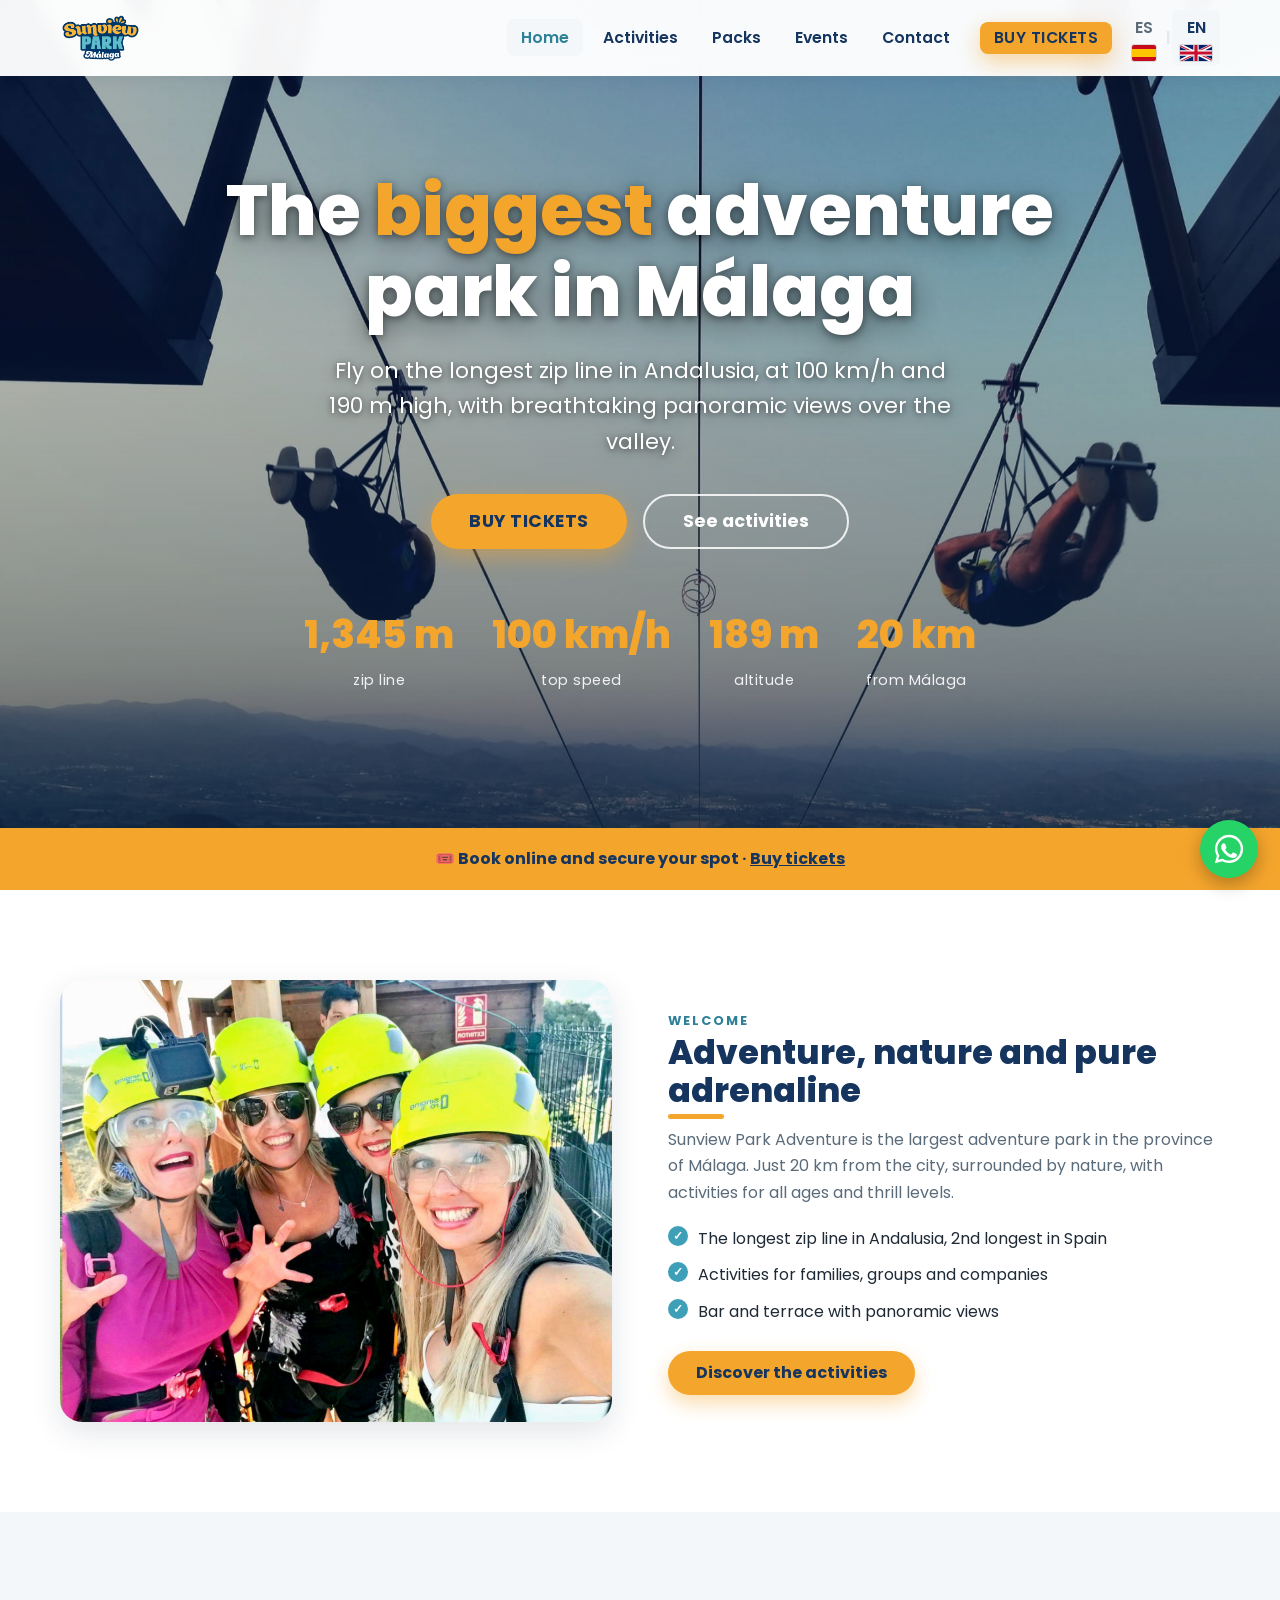
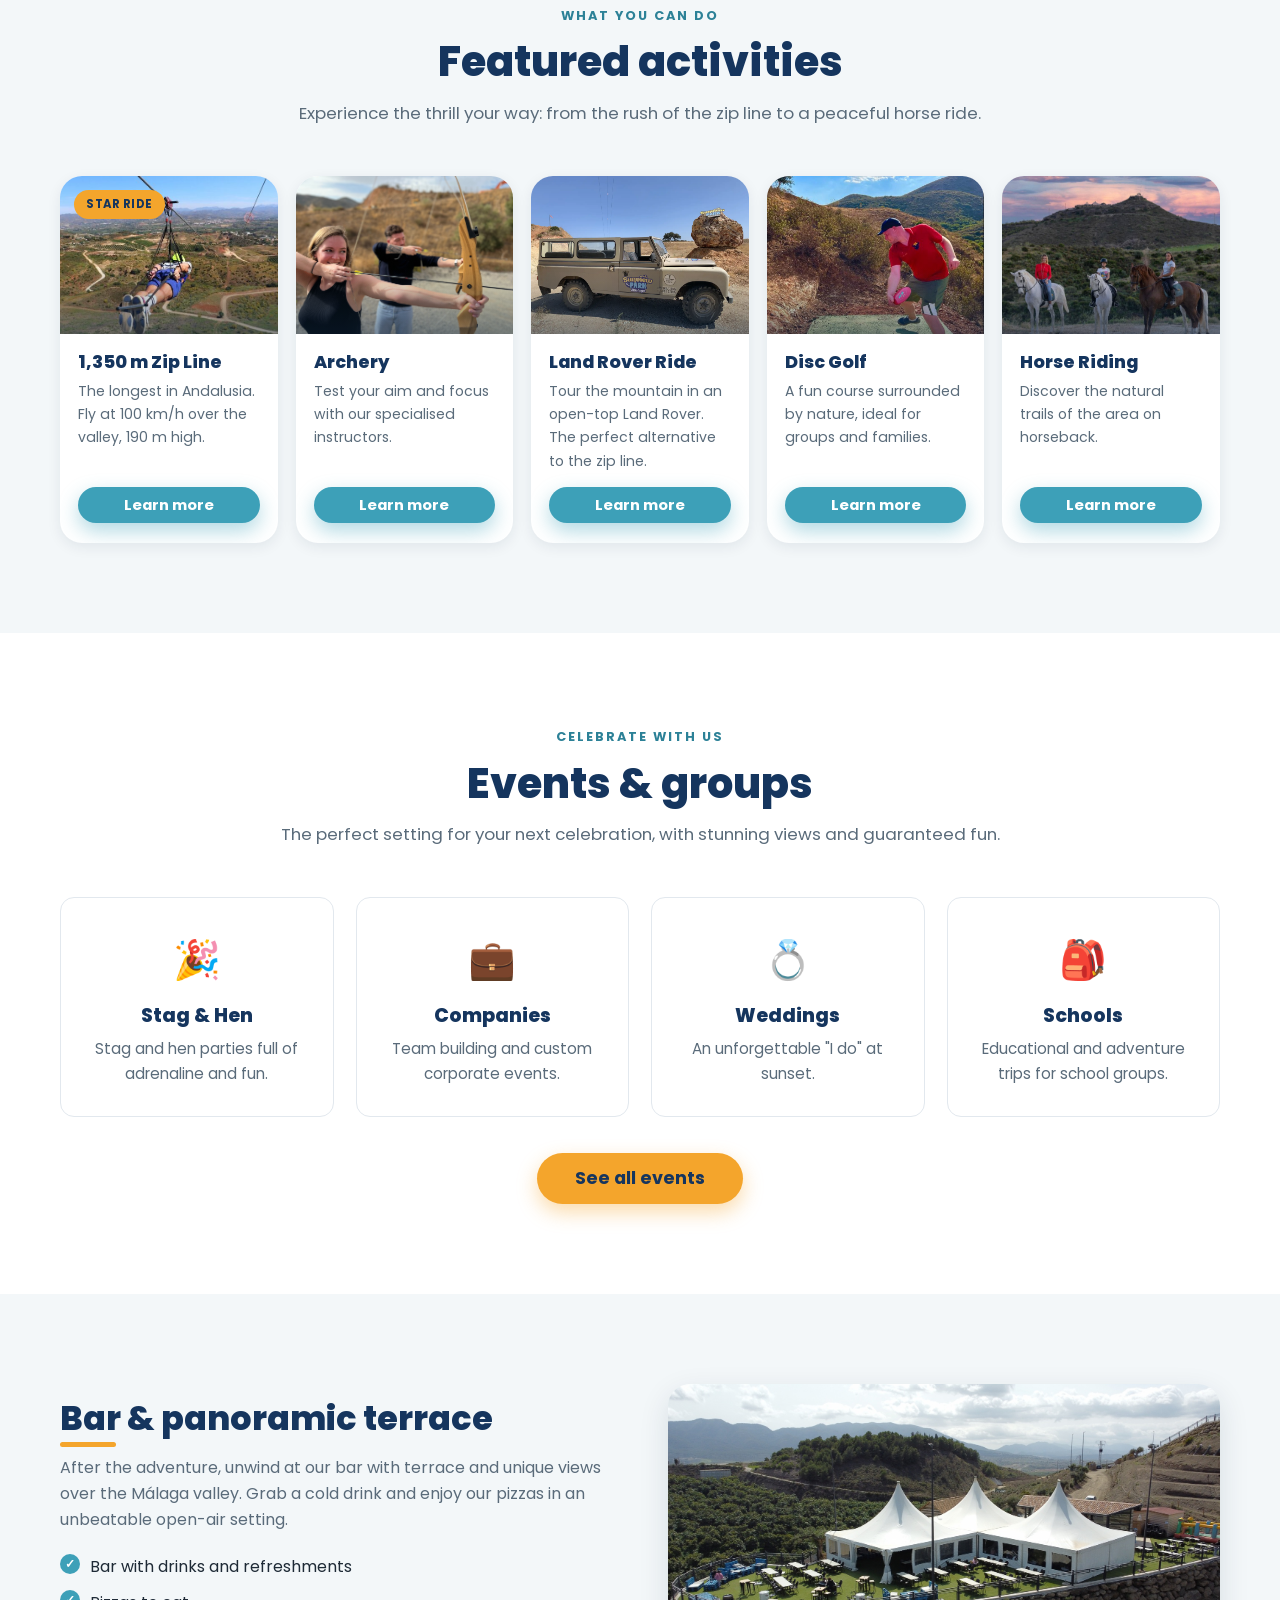
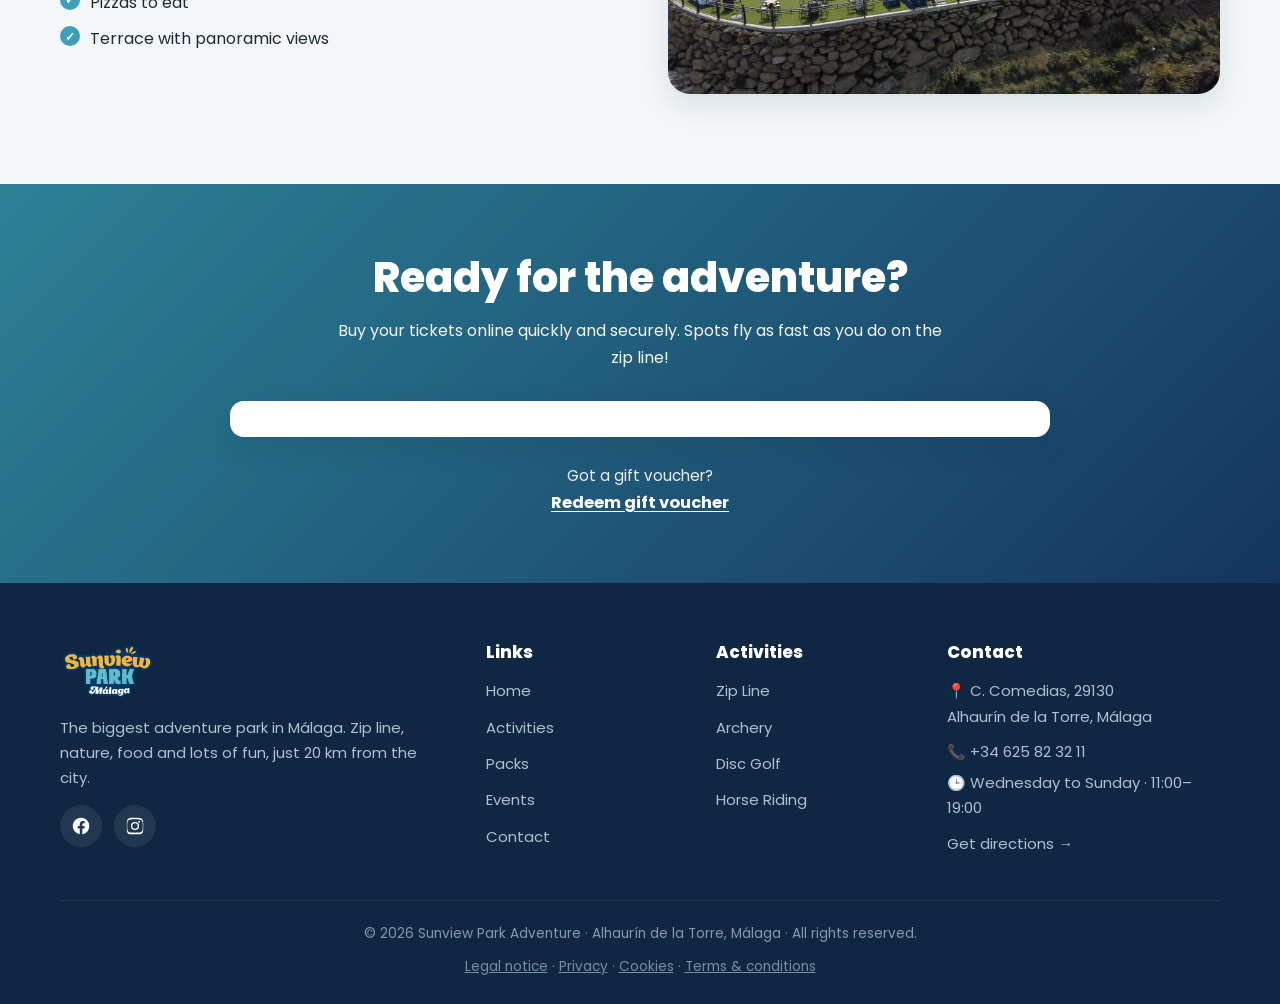
==== commit 1395c5ae: "Legal + migracion: 4 paginas legales (aviso legal, privacidad, cookies, terminos) con datos reales, " ====
--- a/en/index.html
+++ b/en/index.html
@@ -289,6 +289,7 @@
       </div>
       <div class="footer__bottom">
         © <span data-year>2026</span> Sunview Park Adventure · Alhaurín de la Torre, Málaga · All rights reserved.
+        <span class="footer__legal"><a href="../aviso-legal.html">Legal notice</a> · <a href="../politica-de-privacidad.html">Privacy</a> · <a href="../politica-de-cookies.html">Cookies</a> · <a href="../terminos-y-condiciones.html">Terms &amp; conditions</a></span>
       </div>
     </div>
   </footer>
--- a/style.css
+++ b/style.css
@@ -1100,3 +1100,19 @@
   .card.reveal.is-visible .card__media:not(.card__media--photo) img { animation: none; }
   .btn--ticket:hover::after { animation: none; }
 }
+
+/* ===================== 15. PÁGINAS LEGALES ====================== */
+.legal-page { padding: calc(var(--nav-h) + 48px) 0 64px; }
+.legal-page .container { max-width: 820px; }
+.legal-page h1 { font-size: clamp(1.8rem, 5vw, 2.6rem); margin-bottom: 6px; }
+.legal-page .legal-updated { color: var(--color-text-soft); font-size: 0.9rem; margin-bottom: 26px; }
+.legal-page h2 { font-size: 1.22rem; margin: 30px 0 10px; }
+.legal-page p { margin-bottom: 14px; line-height: 1.75; }
+.legal-page ul { margin: 0 0 14px 22px; list-style: disc; }
+.legal-page li { margin-bottom: 6px; line-height: 1.7; }
+.legal-page a { color: var(--color-teal-dark); text-decoration: underline; }
+.legal-page table { width: 100%; border-collapse: collapse; margin: 14px 0 20px; font-size: 0.92rem; }
+.legal-page th, .legal-page td { border: 1px solid var(--color-border); padding: 9px 11px; text-align: left; vertical-align: top; }
+.legal-page th { background: var(--color-bg-alt); }
+.footer__legal { display: block; margin-top: 10px; opacity: 0.9; }
+.footer__legal a { color: inherit; text-decoration: underline; }
